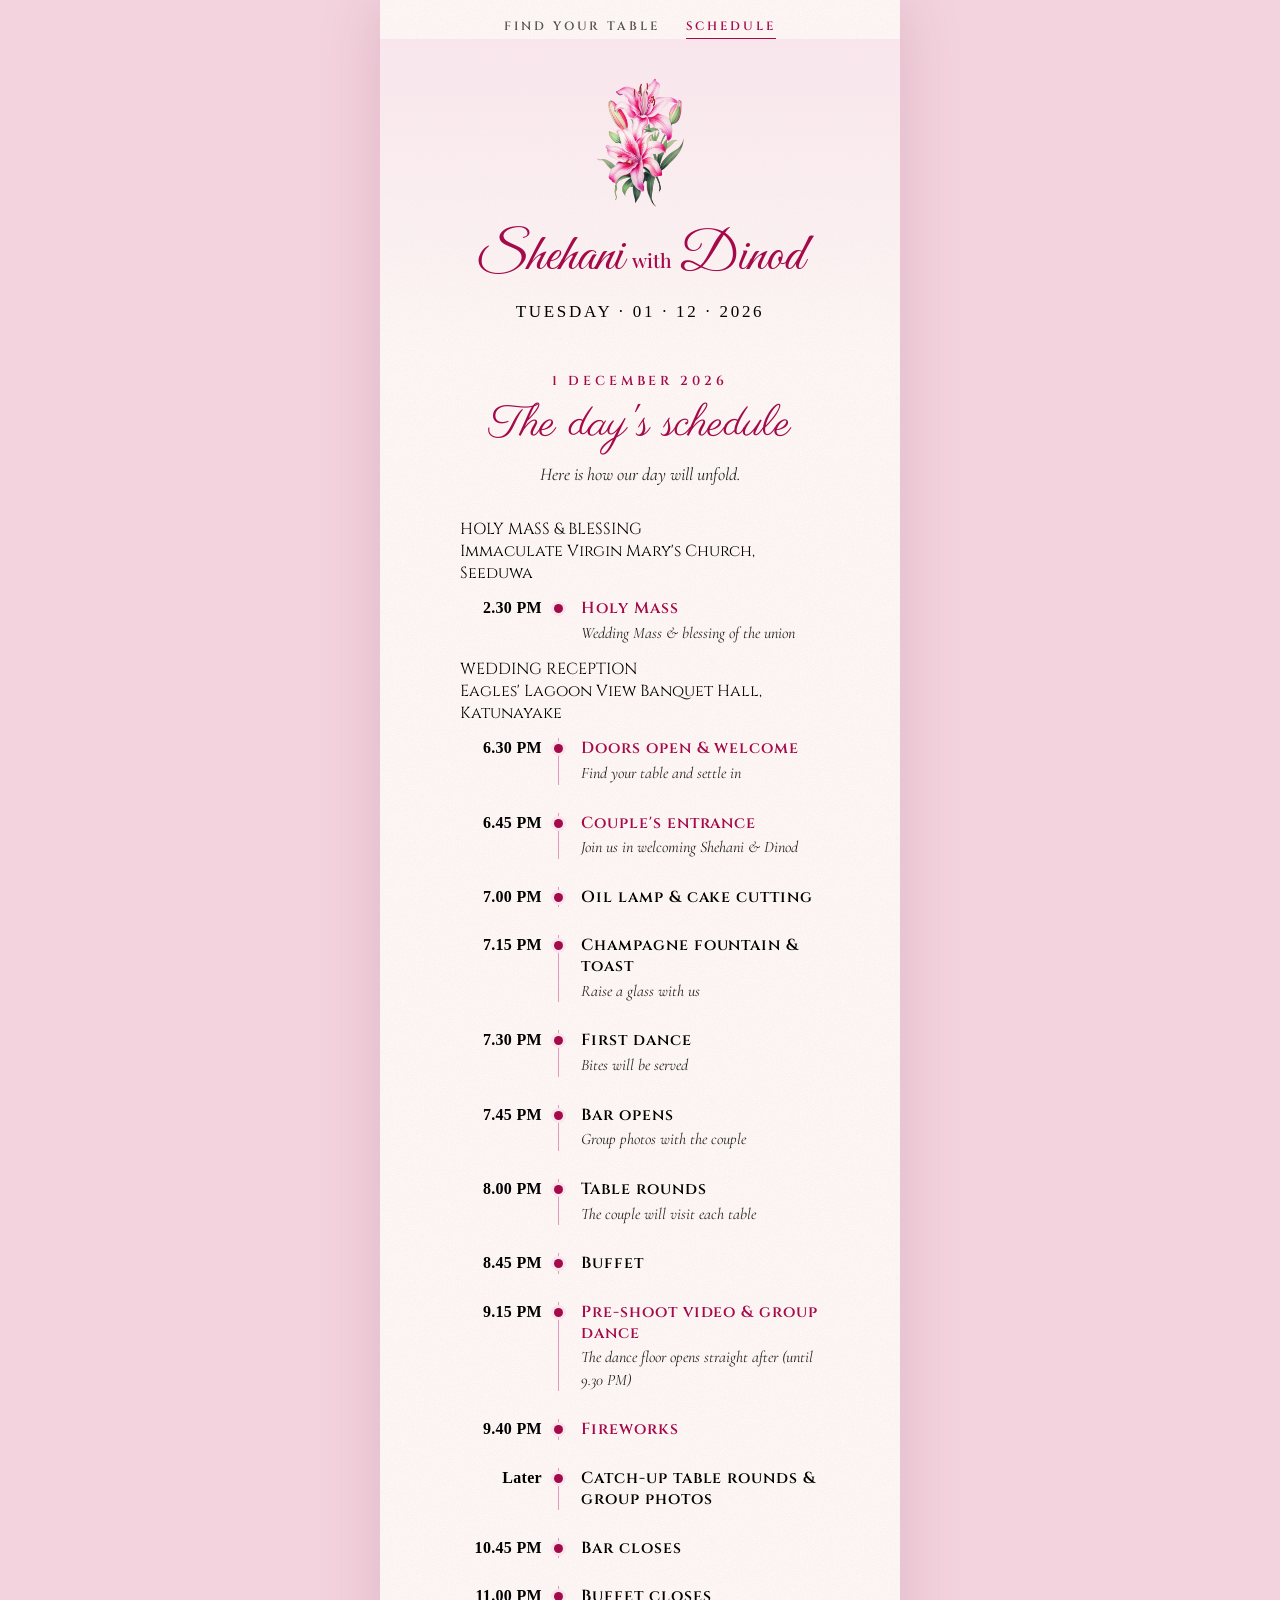
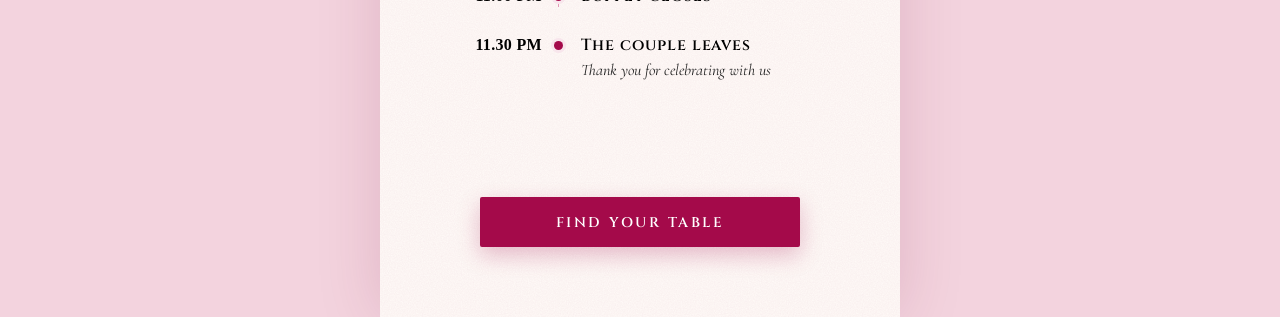
==== schedule.html @ cb233267 "new" ====
<!DOCTYPE html>
<html lang="en">
<head>
<meta charset="UTF-8">
<meta name="viewport" content="width=device-width,initial-scale=1,viewport-fit=cover">
<meta name="theme-color" content="#F6DCE5">
<meta name="description" content="Wedding day schedule — Shehani & Dinod">
<link rel="preconnect" href="https://fonts.googleapis.com">
<link rel="preconnect" href="https://fonts.gstatic.com" crossorigin>
<link rel="stylesheet" href="https://fonts.googleapis.com/css2?family=Cinzel:wght@400;500;600&family=Cormorant+Garamond:ital,wght@0,400;0,600;1,400&family=Great+Vibes&family=Parisienne&family=Playfair+Display:wght@500&family=Tinos:wght@400;700&display=swap">
<link rel="stylesheet" href="lily.css">
<link rel="stylesheet" href="style.css">
<title>Shehani &amp; Dinod — Schedule</title>
</head>
<body>


<main class="page" id="page">
  <nav class="nav"><a href="index.html#open" >FIND YOUR TABLE</a><a href="schedule.html" class="on">SCHEDULE</a></nav>
  <section class="sec hero">
    <div class="hl rv" role="img" aria-label="Pink lilies"></div>
    <div class="names rv" style="--d:.1s">Shehani<i>with</i>Dinod</div>
    <div class="hd rv" style="--d:.2s">TUESDAY · 01 · 12 · 2026</div>
  </section>

  <section class="sec" style="padding-top:20px">
    <div class="lab rv">1 DECEMBER 2026</div>
    <div class="ttl rv" style="--d:.08s">The day's schedule</div>
    <div class="lead rv" style="--d:.14s">Here is how our day will unfold.</div>
    <div class="tl" id="tl"></div>
  </section>

  <section class="sec foot">
    <div class="btns rv"><a class="btn pri" href="index.html#open">Find your table</a></div>
  </section>
</main>

<script>
(function(){
  /* ===== EDIT THE SCHEDULE HERE ===== */
  var SCHEDULE = [
      { event: "Holy Mass & Blessing", where: "Immaculate Virgin Mary's Church, Seeduwa", items: [
        { time: "2.30 PM", title: "Holy Mass", note: "Wedding Mass & blessing of the union", key: true }
      ]},
      { event: "Wedding Reception", where: "Eagles' Lagoon View Banquet Hall, Katunayake", items: [
        { time: "6.30 PM", title: "Doors open & welcome", note: "Find your table and settle in", key: true },
        { time: "6.45 PM", title: "Couple's entrance", note: "Join us in welcoming Shehani & Dinod", key: true },
        { time: "7.00 PM", title: "Oil lamp & cake cutting" },
        { time: "7.15 PM", title: "Champagne fountain & toast", note: "Raise a glass with us" },
        { time: "7.30 PM", title: "First dance", note: "Bites will be served" },
        { time: "7.45 PM", title: "Bar opens", note: "Group photos with the couple" },
        { time: "8.00 PM", title: "Table rounds", note: "The couple will visit each table" },
        { time: "8.45 PM", title: "Buffet" },
        { time: "9.15 PM", title: "Pre-shoot video & group dance", note: "The dance floor opens straight after (until 9.30 PM)", key: true },
        { time: "9.40 PM", title: "Fireworks", key: true },
        { time: "Later", title: "Catch-up table rounds & group photos" },
        { time: "10.45 PM", title: "Bar closes" },
        { time: "11.00 PM", title: "Buffet closes" },
        { time: "11.30 PM", title: "The couple leaves", note: "Thank you for celebrating with us" }
      ]}
    ];
  var s=SCHEDULE,h='';
  function esc(t){var d=document.createElement('div');d.textContent=t;return d.innerHTML}
  s.forEach(function(e){
    h+='<div class="rv evc"><div class="evh"><div class="evb">'+esc(e.event.toUpperCase())+'</div>'+(e.where?'<div class="evw">'+esc(e.where)+'</div>':'')+'<div class="evo"><i></i><u></u><i></i></div></div><div class="evl">';
    e.items.forEach(function(it){
      h+='<div class="it'+(it.key?' key':'')+'"><div class="t">'+esc(it.time)+'</div><div class="d"><div class="h">'+esc(it.title)+'</div>'+(it.note?'<div class="n">'+esc(it.note)+'</div>':'')+'</div></div>';
    });
    h+='</div></div>';
  });
  document.getElementById('tl').innerHTML=h;
})();
</script>
<script src="common.js"></script>
</body>
</html>
---- lily.css ----
:root{--lily:url("[data-uri]")}
---- style.css ----
@font-face{font-family:"Amoresa";src:url("fonts/Amoresa.woff2") format("woff2"),url("fonts/Amoresa.ttf") format("truetype");font-display:swap}
*,*::before,*::after{margin:0;padding:0;box-sizing:border-box;-webkit-tap-highlight-color:transparent}
:root{
  --ras:#A40A4A;--ras-d:#7a0839;--ras-l:#e29ab8;
  --blush:#F8E6EC;--pink:#E9C9D6;
  --ivory:#FFFBF8;--ink:#000000;--ink-m:#222222;--ink-l:#555555;
  --wine:#3a0b1f;
  --fd:'Cinzel',Georgia,serif;
  --fb:'Cormorant Garamond',Georgia,serif;
  --fs:'Parisienne',cursive;
  --fn:'Amoresa','Great Vibes','Parisienne',cursive; /* couple names: Amoresa if fonts/Amoresa.ttf is added */
  --fp:'Playfair Display',Georgia,serif;
  --ft:'Times New Roman',Tinos,Times,serif;
  /* --lily comes from lily.css */
  --tex:url("data:image/svg+xml;utf8,<svg xmlns='http://www.w3.org/2000/svg' width='220' height='220'><filter id='n'><feTurbulence type='fractalNoise' baseFrequency='.85' numOctaves='3' stitchTiles='stitch'/><feColorMatrix values='0 0 0 0 .5 0 0 0 0 .2 0 0 0 0 .3 0 0 0 .10 0'/></filter><rect width='100%' height='100%' filter='url(%23n)'/></svg>");
}
html{scroll-behavior:smooth;-webkit-text-size-adjust:100%}
body{font-family:var(--fd);color:var(--ink);background:#F3D3DE;min-height:100vh;overflow-x:hidden}
button,a{font:inherit;color:inherit}
button{cursor:pointer;border:none;background:none}
:focus-visible{outline:2px solid var(--ras);outline-offset:3px}

/* =============== ENVELOPE =============== */
.intro{position:fixed;inset:0;z-index:50;background:var(--tex),#F6DCE5;overflow:hidden;perspective:1100px;transition:opacity .9s ease,transform .9s ease}
.intro.leave{opacity:0;transform:scale(1.06);pointer-events:none}
.layer{position:absolute;inset:0;width:100%;height:100%}
.env-back{z-index:0}
.env-front{z-index:2;filter:drop-shadow(0 -2px 6px rgba(122,8,57,.1))}
.letter{
  position:absolute;z-index:1;left:11%;right:11%;top:34%;height:56%;background:var(--tex),var(--ivory);border-radius:2px;
  box-shadow:0 4px 18px rgba(122,8,57,.18);display:flex;flex-direction:column;align-items:center;justify-content:flex-start;padding-top:9%;
  transition:transform 1s cubic-bezier(.4,0,.2,1) .7s;
}
.letter::before{content:'';position:absolute;inset:8px;border:1px solid var(--pink)}
.letter small{font-size:11px;font-weight:600;letter-spacing:.3em;color:var(--ras)}
.letter b{font-family:var(--fn);font-weight:400;font-size:clamp(30px,9vw,44px);color:var(--ras);line-height:1.15;margin-top:4px;text-align:center}
.flapw{position:absolute;left:0;right:0;top:0;height:52%;z-index:3;transform-origin:top center;filter:drop-shadow(0 8px 8px rgba(122,8,57,.22));transition:transform 1s cubic-bezier(.4,0,.2,1) .25s,z-index 0s .5s}
.flap{width:100%;height:100%;background:var(--tex),#EEC3D3;clip-path:polygon(0 0,100% 0,50% 100%)}
.txt{position:absolute;z-index:2;left:0;right:0;bottom:15%;text-align:center;padding:0 24px;pointer-events:none}
.txt small{display:block;font-size:clamp(11px,3vw,13px);font-weight:600;letter-spacing:.34em;color:var(--ras)}
.txt b{display:block;font-family:var(--fn);font-weight:400;font-size:clamp(46px,14vw,64px);line-height:1.15;color:var(--ras);margin-top:2px}
.txt b i{font-family:var(--fp);font-style:normal;font-size:.36em;font-weight:500;letter-spacing:0;margin:0 .4em;vertical-align:middle}
.txt span{display:block;font-size:clamp(12px,3.2vw,14px);letter-spacing:.2em;color:var(--ink-m);margin-top:6px}
.tapl{position:absolute;z-index:4;left:0;right:0;top:calc(52% + 58px);text-align:center;font-size:12px;font-weight:600;letter-spacing:.3em;color:var(--ras-d);pointer-events:none;animation:blink 2s ease-in-out infinite}
@keyframes blink{0%,100%{opacity:.55}50%{opacity:1}}
.seal{
  position:absolute;z-index:5;left:50%;top:52%;width:clamp(84px,24vw,104px);aspect-ratio:1;transform:translate(-50%,-50%);
  border-radius:52% 48% 55% 45% / 47% 54% 46% 53%;
  background:radial-gradient(circle at 34% 28%,#d11d6c 0%,var(--ras) 45%,var(--ras-d) 100%);
  box-shadow:0 8px 18px rgba(80,5,38,.45),inset 0 2px 3px rgba(255,255,255,.28),inset 0 -4px 8px rgba(60,0,28,.4);
  display:flex;align-items:center;justify-content:center;touch-action:manipulation;
  transition:transform .35s ease,opacity .5s ease .1s;
}
.seal::before{content:'';position:absolute;inset:9%;border-radius:50%;border:1.5px solid rgba(255,255,255,.28);box-shadow:inset 0 1px 2px rgba(60,0,28,.5)}
.seal::after{content:'';position:absolute;inset:-6px;border-radius:50%;border:1px solid rgba(164,10,74,.5);animation:ping 2.2s ease-out infinite}
@keyframes ping{0%{transform:scale(.9);opacity:.9}100%{transform:scale(1.5);opacity:0}}
.seal span{font-family:var(--fs);font-size:clamp(32px,9vw,40px);line-height:1;color:#6d0634;text-shadow:0 1px 0 rgba(255,255,255,.3),0 -1px 1px rgba(40,0,18,.45);padding-bottom:4px}
.seal:hover{transform:translate(-50%,-50%) scale(1.05)}
.intro.open .seal{transform:translate(-50%,-50%) scale(1.4) rotate(8deg);opacity:0;pointer-events:none}
.intro.open .tapl,.intro.open .txt{opacity:0;transition:opacity .4s}
.intro.open .flapw{transform:rotateX(180deg);z-index:0}
.intro.open .letter{transform:translateY(-30%)}

/* =============== PAGE =============== */
.page{display:none;position:relative;max-width:520px;margin:0 auto;background:var(--tex),var(--ivory);min-height:100vh;box-shadow:0 0 60px rgba(122,8,57,.15);overflow:hidden}
.page.show{display:block;animation:pin 1s ease both}
@keyframes pin{from{opacity:0}to{opacity:1}}
.sec{position:relative;padding:64px 30px;text-align:center}
.rv{opacity:0;transform:translateY(26px);transition:opacity .9s ease,transform .9s cubic-bezier(.2,.7,.2,1);transition-delay:var(--d,0s)}
.rv.in{opacity:1;transform:none}
.lab{font-size:13px;font-weight:600;letter-spacing:.3em;color:var(--ras)}
.h2{font-size:clamp(26px,7vw,32px);font-weight:500;letter-spacing:.12em;margin-top:8px}
.sub{font-family:var(--fb);font-style:italic;font-size:18px;color:var(--ink-m);margin-top:6px}
.orn{display:block;margin:20px auto}
.petals{position:fixed;inset:0;pointer-events:none;z-index:60;overflow:hidden}
.p{position:absolute;top:-2em;width:9px;height:13px;background:var(--ras-l);border-radius:80% 0 80% 0;opacity:0;animation:pf linear infinite}
@keyframes pf{0%{opacity:0;transform:translateY(0) rotate(0) translateX(0)}8%{opacity:.55}88%{opacity:.2}100%{opacity:0;transform:translateY(110vh) rotate(600deg) translateX(50px)}}
.p:nth-child(1){left:6%;animation-duration:16s}.p:nth-child(2){left:20%;animation-duration:21s;animation-delay:3s;width:7px;height:10px}
.p:nth-child(3){left:34%;animation-duration:14s;animation-delay:7s}.p:nth-child(4){left:48%;animation-duration:23s;animation-delay:1s;width:7px;height:10px}
.p:nth-child(5){left:62%;animation-duration:18s;animation-delay:9s}.p:nth-child(6){left:76%;animation-duration:15s;animation-delay:4s}
.p:nth-child(7){left:88%;animation-duration:20s;animation-delay:6s;width:7px;height:10px}.p:nth-child(8){left:96%;animation-duration:13s;animation-delay:2s}

/* venue + buttons */
.vn{font-size:clamp(23px,6.4vw,28px);font-weight:500;letter-spacing:.06em;margin-top:18px;line-height:1.3}
.vs{font-size:18px;letter-spacing:.12em;color:var(--ink-m);margin-top:4px}
.btns{display:flex;flex-direction:column;gap:12px;margin:28px auto 0;max-width:320px}
.btn{display:flex;align-items:center;justify-content:center;gap:10px;min-height:50px;padding:12px 20px;border-radius:2px;font-size:14px;font-weight:600;letter-spacing:.18em;text-transform:uppercase;text-decoration:none;transition:background .25s,transform .2s,color .25s}
.btn svg{flex:0 0 auto}
.btn.pri{background:var(--ras);color:#fff;box-shadow:0 8px 22px rgba(164,10,74,.26)}
.btn.pri:hover{background:var(--ras-d);transform:translateY(-2px)}
.btn.sec2{border:1px solid var(--ras);color:var(--ras);background:rgba(255,255,255,.5)}
.btn.sec2:hover{background:var(--ras);color:#fff;transform:translateY(-2px)}

/* rsvp + close */
.rs{background:var(--blush)}
.close{padding-bottom:84px}
.back{display:inline-block;margin:18px 0 0;font-family:var(--fd);font-size:12px;letter-spacing:.2em;color:var(--ras);text-decoration:none;border-bottom:1px solid var(--ras-l);padding-bottom:2px}
.back:hover{color:var(--ras-d)}
.topbar{padding:16px 20px 0;text-align:left}
.close .btns{margin-top:30px}
.cn{font-family:var(--fn);font-size:clamp(48px,14vw,60px);line-height:1.15;color:var(--ras)}
.cn i{font-family:var(--fp);font-style:normal;font-size:.36em;font-weight:500;letter-spacing:0;margin:0 .4em;vertical-align:middle}
.cl{width:150px;aspect-ratio:604/900;margin:30px auto 0;background:var(--lily) center/contain no-repeat}

@media(prefers-reduced-motion:reduce){
  .p{display:none}
  *,*::before,*::after{animation-duration:.001ms!important;animation-delay:0s!important;transition-duration:.001ms!important;transition-delay:0s!important}
  .rv{opacity:1;transform:none}
}

/* =============== TABLE FINDER =============== */
.nav{display:flex;justify-content:center;gap:26px;padding:18px 20px 0}
.nav a{font-size:12px;font-weight:600;letter-spacing:.24em;text-decoration:none;color:var(--ink-l);padding-bottom:4px;border-bottom:1px solid transparent}
.nav a.on{color:var(--ras);border-color:var(--ras)}
.nav a:hover{color:var(--ras)}
.hero{padding-top:34px;padding-bottom:30px;background:linear-gradient(180deg,var(--blush) 0%,rgba(248,230,236,0) 100%)}
.hl{width:96px;aspect-ratio:604/900;margin:0 auto 6px;background:var(--lily) center/contain no-repeat;animation:sway 6s ease-in-out infinite;transform-origin:50% 100%}
@keyframes sway{0%,100%{transform:rotate(-1.5deg)}50%{transform:rotate(1.5deg)}}
.names{font-family:var(--fn);font-size:clamp(40px,11.5vw,54px);line-height:1.15;color:var(--ras);margin-top:10px;white-space:nowrap}
.names i{font-family:var(--fp);font-style:normal;font-size:.36em;font-weight:500;margin:0 .4em;vertical-align:middle}
.hd{font-family:var(--ft);margin-top:14px;font-size:clamp(14px,4vw,17px);font-weight:500;letter-spacing:.16em}
.ttl{font-family:var(--fs);font-size:clamp(34px,9.5vw,44px);line-height:1.25;color:var(--ras);margin-top:8px}
.lead{font-family:var(--fb);font-style:italic;font-size:18px;color:var(--ink-m);margin:8px auto 0;max-width:320px;line-height:1.5}
.finder{padding-top:10px}
.field{position:relative;max-width:360px;margin:22px auto 0}
.field input{width:100%;font-family:var(--fd);font-size:17px;letter-spacing:.06em;color:var(--ink);padding:17px 48px 17px 18px;background:#fff;border:1px solid var(--ras-l);border-radius:2px;box-shadow:0 8px 22px rgba(164,10,74,.1);outline:none;-webkit-appearance:none}
.field input::placeholder{color:#8a6a75;letter-spacing:.04em}
.field input:focus{border-color:var(--ras);box-shadow:0 8px 26px rgba(164,10,74,.2)}
.field svg{position:absolute;right:16px;top:50%;transform:translateY(-50%);pointer-events:none}
.res{max-width:360px;margin:20px auto 0;display:flex;flex-direction:column;gap:12px;text-align:left}
.card{display:flex;align-items:center;gap:14px;background:#fff;border:1px solid var(--pink);border-left:3px solid var(--ras);border-radius:2px;padding:14px 14px 14px 16px;box-shadow:0 6px 18px rgba(122,8,57,.08);animation:pin .5s ease both}
.card .who{flex:1;min-width:0}
.card .nm{font-size:17px;font-weight:500;letter-spacing:.05em;line-height:1.3;overflow-wrap:anywhere}
.card .nt{font-family:var(--fb);font-style:italic;font-size:15px;color:var(--ink-m);margin-top:3px}
.tb{flex:0 0 auto;width:74px;height:74px;border-radius:50%;background:var(--wine);color:#fff;display:flex;flex-direction:column;align-items:center;justify-content:center;box-shadow:0 6px 16px rgba(58,11,31,.3),inset 0 0 0 3px var(--wine),inset 0 0 0 4px rgba(226,154,184,.55)}
.tb small{font-size:9px;font-weight:600;letter-spacing:.22em;color:var(--ras-l)}
.tb b{font-family:var(--ft);font-size:28px;font-weight:700;line-height:1;margin-top:2px}
.tb.txtn b{font-size:15px;letter-spacing:.04em}
.msgbox{font-family:var(--fb);font-style:italic;font-size:18px;line-height:1.5;color:var(--ink-m);text-align:center;padding:6px 8px}
.hint{font-size:11px;letter-spacing:.2em;color:var(--ink-l);margin-top:18px}
.cta{margin-top:30px}
/* schedule */
.tl{max-width:360px;margin:30px auto 0;text-align:left}
.ev-h{display:flex;align-items:baseline;gap:12px;margin:34px 0 4px}
.ev-h:first-child{margin-top:0}
.ev-h b{font-size:15px;font-weight:600;letter-spacing:.22em;color:var(--ras)}
.ev-h span{font-family:var(--fb);font-style:italic;font-size:16px;color:var(--ink-m)}
.it{position:relative;display:flex;gap:16px;padding:14px 0 14px 0}
.it .t{flex:0 0 82px;font-family:var(--ft);font-size:16px;font-weight:700;color:var(--ink);text-align:right;padding-top:1px;letter-spacing:.02em}
.it .d{position:relative;flex:1;padding-left:22px;border-left:1px solid var(--ras-l)}
.it .d::before{content:"";position:absolute;left:-5px;top:6px;width:9px;height:9px;border-radius:50%;background:var(--ras);box-shadow:0 0 0 3px var(--blush)}
.it .h{font-size:16px;font-weight:600;letter-spacing:.06em;line-height:1.3}
.it .n{font-family:var(--fb);font-style:italic;font-size:16px;color:var(--ink-m);margin-top:3px;line-height:1.4}
.it.key .h{color:var(--ras)}
.it:last-child .d{border-left-color:transparent}
.foot{padding-top:10px;padding-bottom:70px}
/* =============== FLOOR PLAN =============== */
.mapsec{padding:46px 0 30px;background:linear-gradient(180deg,var(--blush),rgba(248,230,236,0))}
.mapsec .lab,.mapsec .ttl,.mapsec .lead{padding:0 24px}
.big-t{display:inline-flex;align-items:center;justify-content:center;gap:12px;margin-top:14px}
.big-t .tb{width:96px;height:96px}
.big-t .tb b{font-size:40px}
.dirs{max-width:340px;margin:16px auto 0;padding:0 24px;font-family:var(--fb);font-style:italic;font-size:18px;line-height:1.5;color:var(--ink-m)}
.mapwrap{margin:20px 0 0;overflow-x:auto;overflow-y:hidden;-webkit-overflow-scrolling:touch;background:#fff;border-top:1px solid var(--pink);border-bottom:1px solid var(--pink);scrollbar-width:thin;scrollbar-color:var(--ras-l) transparent}
.mapin{width:1000px}
.fp{display:block;width:100%;height:auto}
.mapnote{font-size:11px;letter-spacing:.2em;color:var(--ink-l);margin-top:12px;padding:0 24px}
.fp .hall{fill:#fff;stroke:#3a0b1f;stroke-width:4}
.fp .deckc{fill:#fff;stroke:#A40A4A;stroke-width:3}
.fp .acc{fill:#fdeaf0;stroke:#A40A4A;stroke-width:3}
.fp .blu{fill:#f1e4ea;stroke:#3a0b1f;stroke-width:3}
.fp .blu.w{fill:#fff}
.fp .tent{fill:#fdeaf0;stroke:#A40A4A;stroke-width:3;stroke-dasharray:14 9}
.fp .stool{fill:#fff;stroke:#3a0b1f;stroke-width:2.5}
.fp .dash{stroke:#b9a3ad;stroke-width:2.5;stroke-dasharray:12 9}
.fp .accl{stroke:#A40A4A;stroke-width:3;fill:none}
.fp .door{fill:#A40A4A}
.fp .lb{font-family:'Cinzel',Georgia,serif;font-size:21px;font-weight:600;fill:#3a0b1f;letter-spacing:.02em}
.fp .lb.a{fill:#A40A4A}.fp .lb.g{fill:#8a7a82;font-weight:500}
.fp .lb.c{text-anchor:middle}.fp .lb.e{text-anchor:end}.fp .lb.b{font-size:23px}
.fp .lb.sm{font-size:17px}.fp .lb.xs{font-size:14px}
.fp .tc{fill:#f1e4ea;stroke:#3a0b1f;stroke-width:3.5;transition:fill .4s,stroke .4s,opacity .4s}
.fp .tn{font-family:'Tinos','Times New Roman',serif;font-size:30px;font-weight:700;fill:#3a0b1f;text-anchor:middle;transition:fill .4s}
.fp .tbl.dim .tc{opacity:.45}.fp .tbl.dim .tn{opacity:.5}
.fp .tbl.hit .tc{fill:#A40A4A;stroke:#7a0839;stroke-width:5}
.fp .tbl.hit .tn{fill:#fff;font-size:34px}
.fp .pulse{fill:none;stroke:#A40A4A;stroke-width:4;transform-box:fill-box;transform-origin:center;animation:pls 1.8s ease-out infinite}
.fp .pulse.p2{animation-delay:.9s}
@keyframes pls{0%{transform:scale(1);opacity:.9}100%{transform:scale(2.4);opacity:0}}
.fp .rbase{fill:none;stroke:none}
.fp .rline{fill:none;stroke:#A40A4A;stroke-width:9;stroke-linecap:round;stroke-linejoin:round;opacity:.9}
.fp .rflow{fill:none;stroke:#fff;stroke-width:3.5;stroke-linecap:round;stroke-linejoin:round;stroke-dasharray:2 20;animation:mrch .9s linear infinite}
@keyframes mrch{to{stroke-dashoffset:-22}}
.fp .rdot{fill:#fff;stroke:#A40A4A;stroke-width:6;filter:drop-shadow(0 2px 4px rgba(122,8,57,.5))}
.fp .rring{fill:none;stroke:#A40A4A;stroke-width:3;opacity:.45}
@media(prefers-reduced-motion:reduce){.fp .pulse,.fp .rflow{animation:none}}
.btn.sm{min-height:42px;padding:8px 16px;font-size:12px}
.replay{margin:18px auto 0;max-width:240px}
button.card{width:100%;text-align:left;font:inherit;color:inherit;cursor:pointer;transition:border-color .25s,box-shadow .25s,transform .2s}
button.card:hover{transform:translateY(-1px)}
button.card.sel{border-color:var(--ras);box-shadow:0 8px 24px rgba(164,10,74,.22)}
.card .go{font-size:10px;font-weight:600;letter-spacing:.2em;color:var(--ras);margin-top:7px}
.msgbox.tap{font-size:15px}
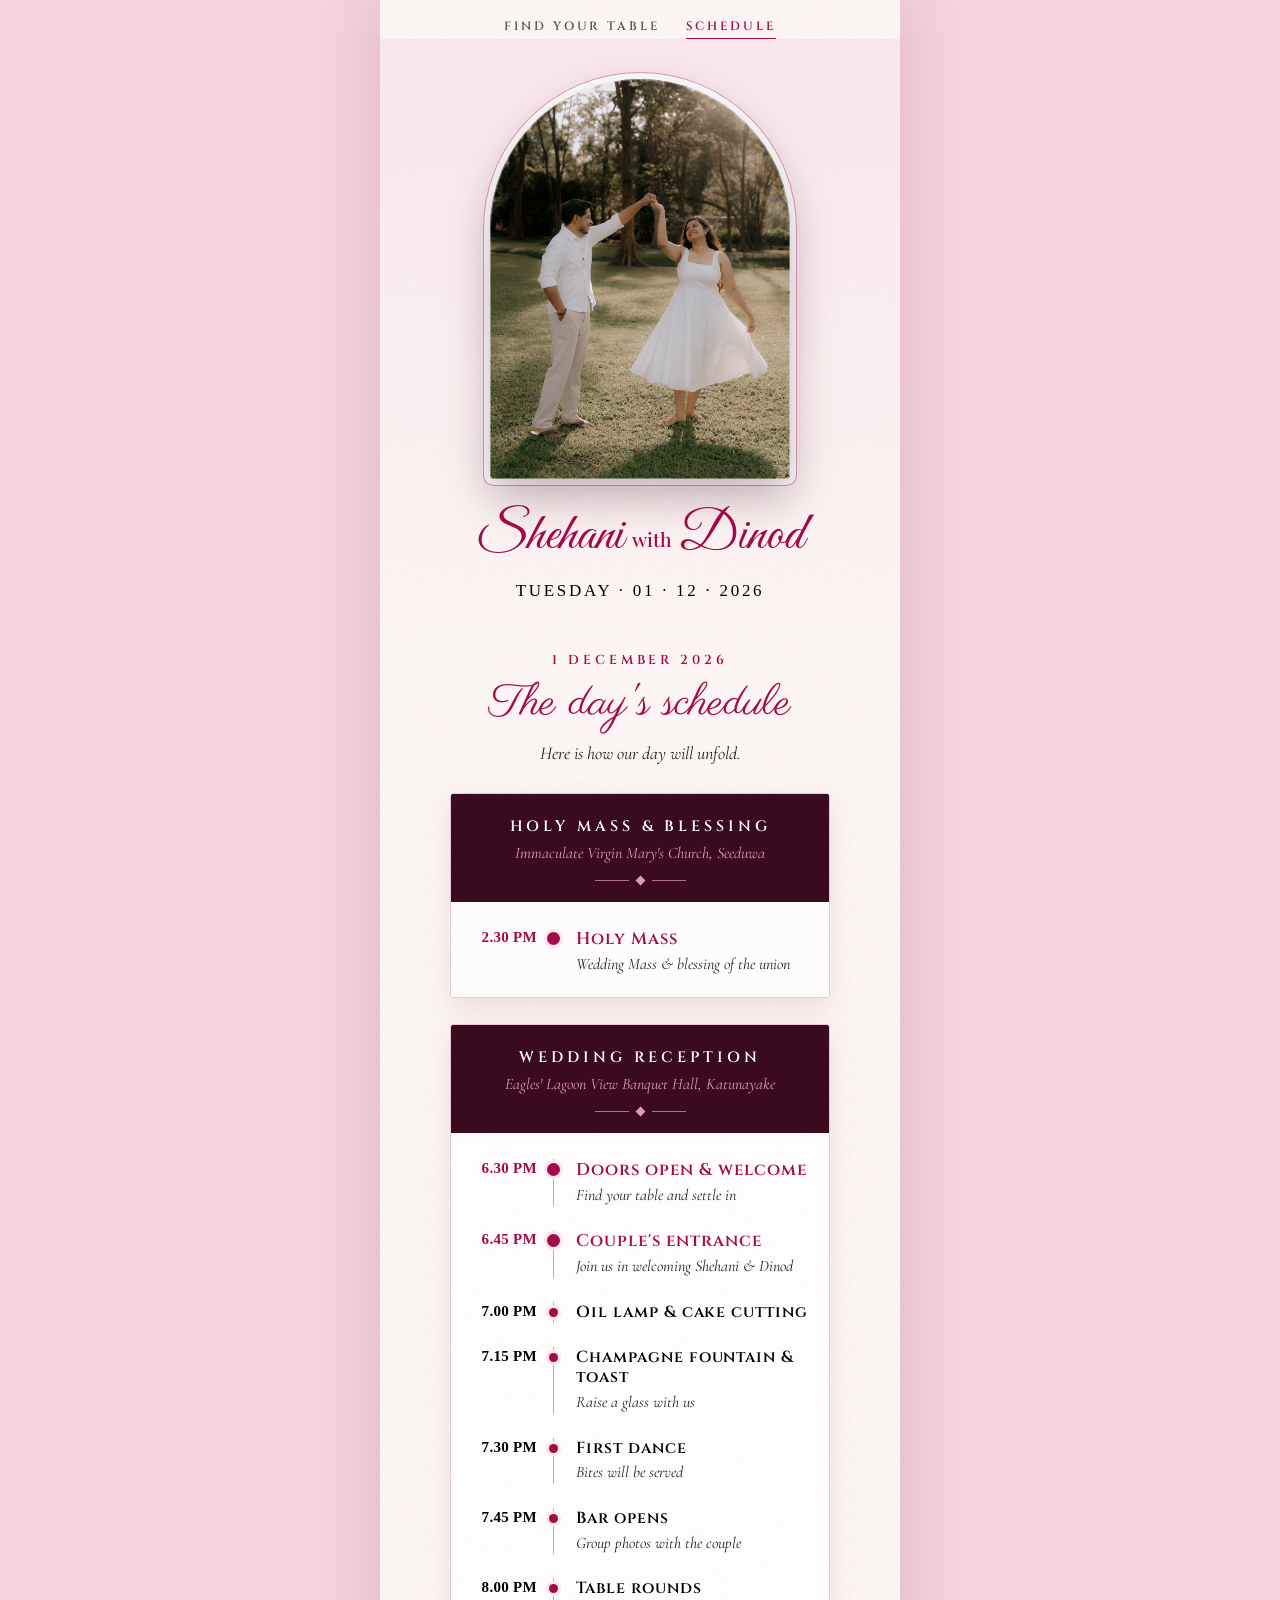
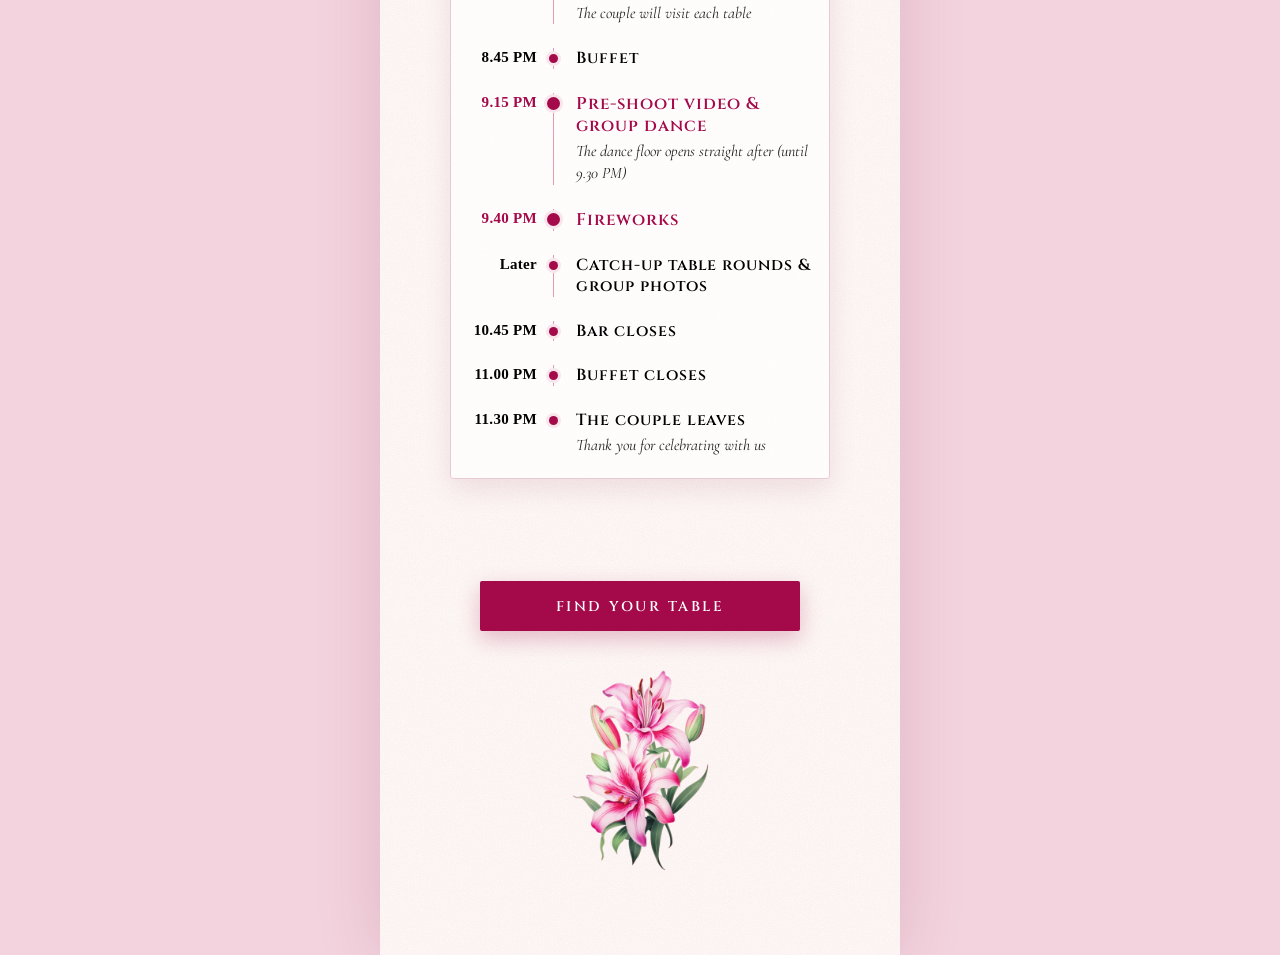
==== commit cda69349: "images" ====
--- a/schedule.html
+++ b/schedule.html
@@ -18,7 +18,7 @@
 <main class="page" id="page">
   <nav class="nav"><a href="index.html#open" >FIND YOUR TABLE</a><a href="schedule.html" class="on">SCHEDULE</a></nav>
   <section class="sec hero">
-    <div class="hl rv" role="img" aria-label="Pink lilies"></div>
+    <div class="photo rv" style="--pos:50% 48%"><img src="image2.jpeg" alt="Shehani and Dinod dancing" decoding="async"></div>
     <div class="names rv" style="--d:.1s">Shehani<i>with</i>Dinod</div>
     <div class="hd rv" style="--d:.2s">TUESDAY · 01 · 12 · 2026</div>
   </section>
@@ -32,6 +32,7 @@
 
   <section class="sec foot">
     <div class="btns rv"><a class="btn pri" href="index.html#open">Find your table</a></div>
+    <div class="cl rv" style="--d:.2s" role="img" aria-label="Pink lilies"></div>
   </section>
 </main>
 
--- a/lily.css
+++ b/lily.css
@@ -1 +1 @@
-:root{--lily:url("[data-uri]")}
+:root{--lily:url("[data-uri]")}
--- a/style.css
+++ b/style.css
@@ -201,3 +201,28 @@
 button.card.sel{border-color:var(--ras);box-shadow:0 8px 24px rgba(164,10,74,.22)}
 .card .go{font-size:10px;font-weight:600;letter-spacing:.2em;color:var(--ras);margin-top:7px}
 .msgbox.tap{font-size:15px}
+
+/* schedule cards */
+.tl{max-width:380px;margin:26px auto 0;display:flex;flex-direction:column;gap:26px}
+.evc{background:rgba(255,255,255,.7);border:1px solid var(--pink);border-radius:3px;box-shadow:0 10px 28px rgba(122,8,57,.1);overflow:hidden}
+.evh{background:var(--wine);color:#fff;text-align:center;padding:22px 18px 18px}
+.evb{font-size:15px;font-weight:600;letter-spacing:.26em;color:#fff}
+.evw{font-family:var(--fb);font-style:italic;font-size:16px;color:var(--ras-l);margin-top:6px;line-height:1.35}
+.evo{display:flex;align-items:center;justify-content:center;gap:8px;margin-top:12px}
+.evo i{width:34px;height:1px;background:rgba(226,154,184,.7)}
+.evo u{width:7px;height:7px;transform:rotate(45deg);background:var(--ras-l)}
+.evl{padding:14px 16px 10px 8px}
+.it{padding:12px 0}
+.it .t{flex:0 0 78px;font-size:15px}
+.it.key .d::before{width:13px;height:13px;left:-7px;top:4px}
+.it.key .t{color:var(--ras)}
+.it.key .h{font-size:17px}
+
+/* couple photo in an arch */
+.photo{position:relative;width:min(300px,80%);aspect-ratio:3/4;margin:6px auto 0;border-radius:150px 150px 4px 4px;overflow:hidden;background:var(--pink);box-shadow:0 18px 44px rgba(58,11,31,.3),0 0 0 6px #fff,0 0 0 7px var(--ras-l)}
+.photo img{width:100%;height:100%;object-fit:cover;object-position:var(--pos,50% 30%);display:block}
+.photo::after{content:"";position:absolute;inset:0;border-radius:inherit;box-shadow:inset 0 0 0 1px rgba(255,255,255,.35);pointer-events:none}
+.hero .names{margin-top:26px}
+
+/* photo blended into the envelope paper */
+.envbg{position:absolute;inset:0;z-index:4;pointer-events:none;background:url("image2.jpeg") 50% 40%/cover no-repeat;mix-blend-mode:multiply;opacity:.34;filter:grayscale(.15) contrast(1.05)}
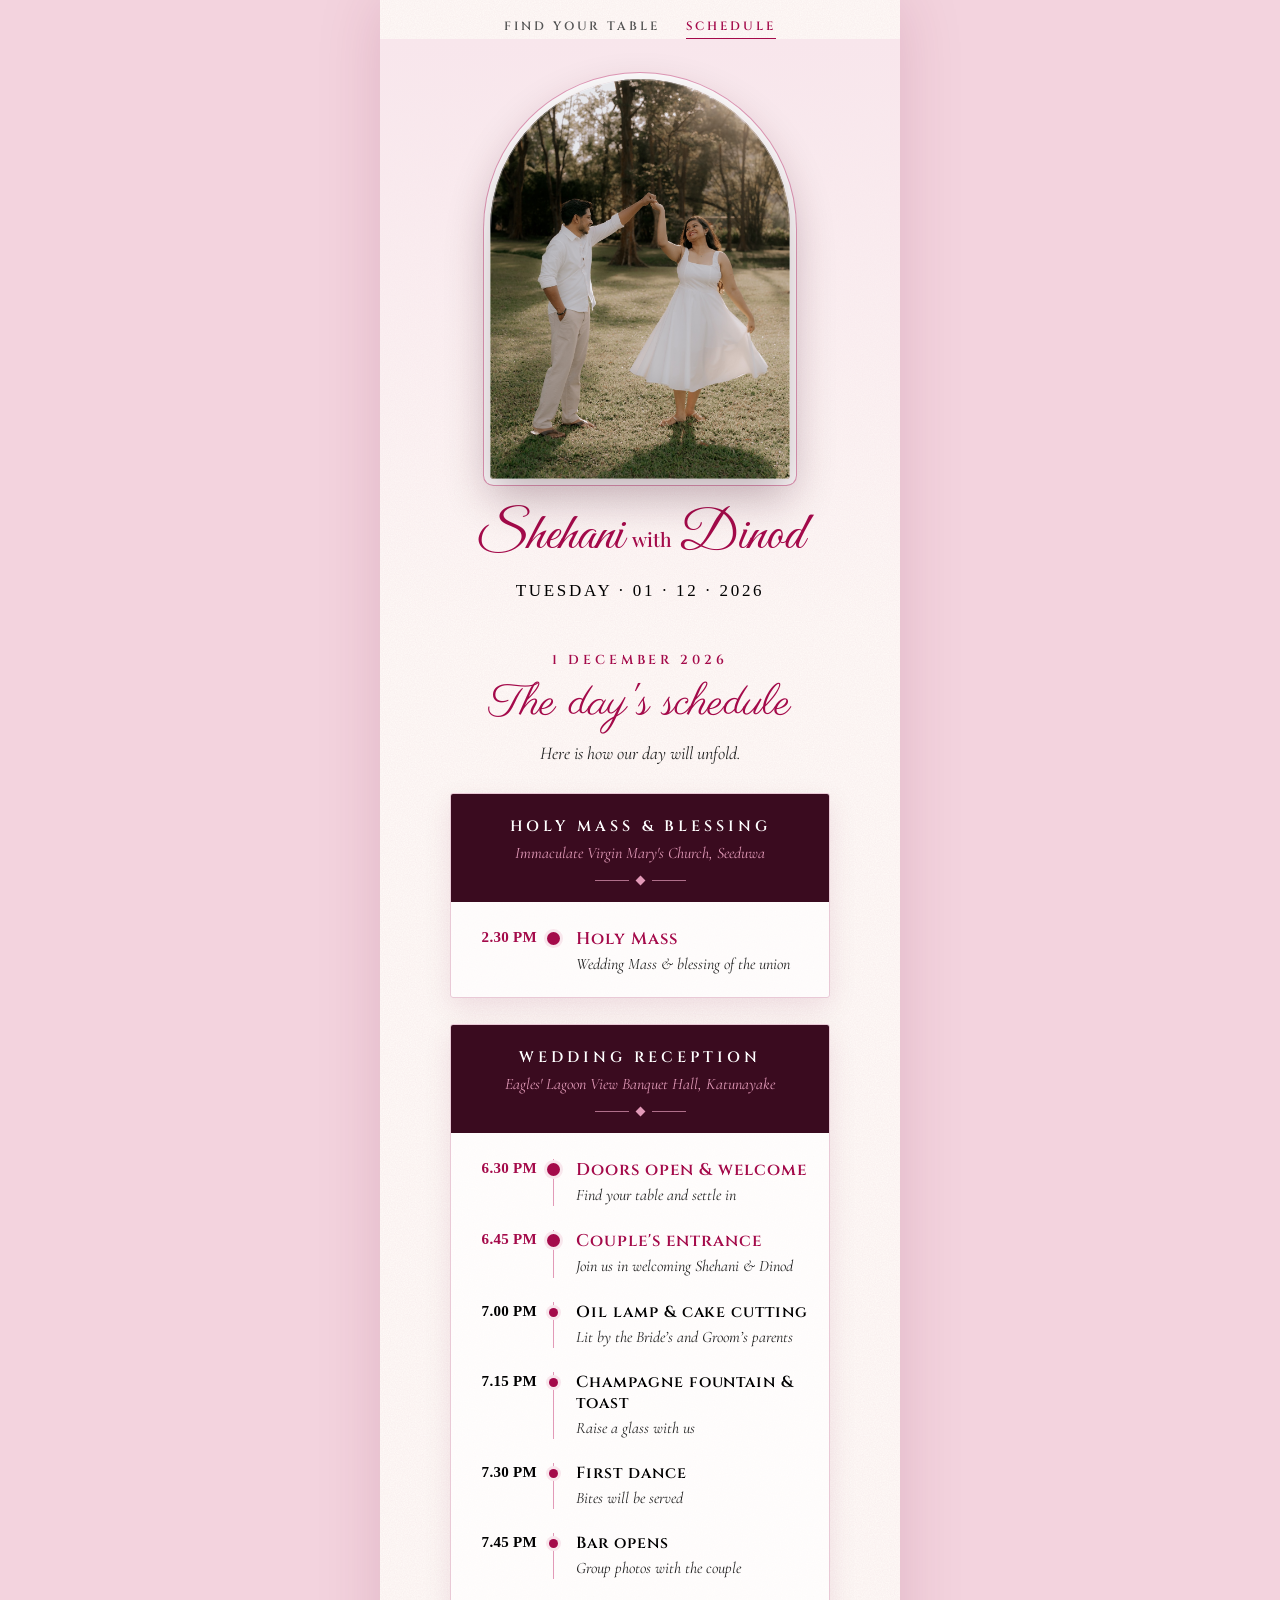
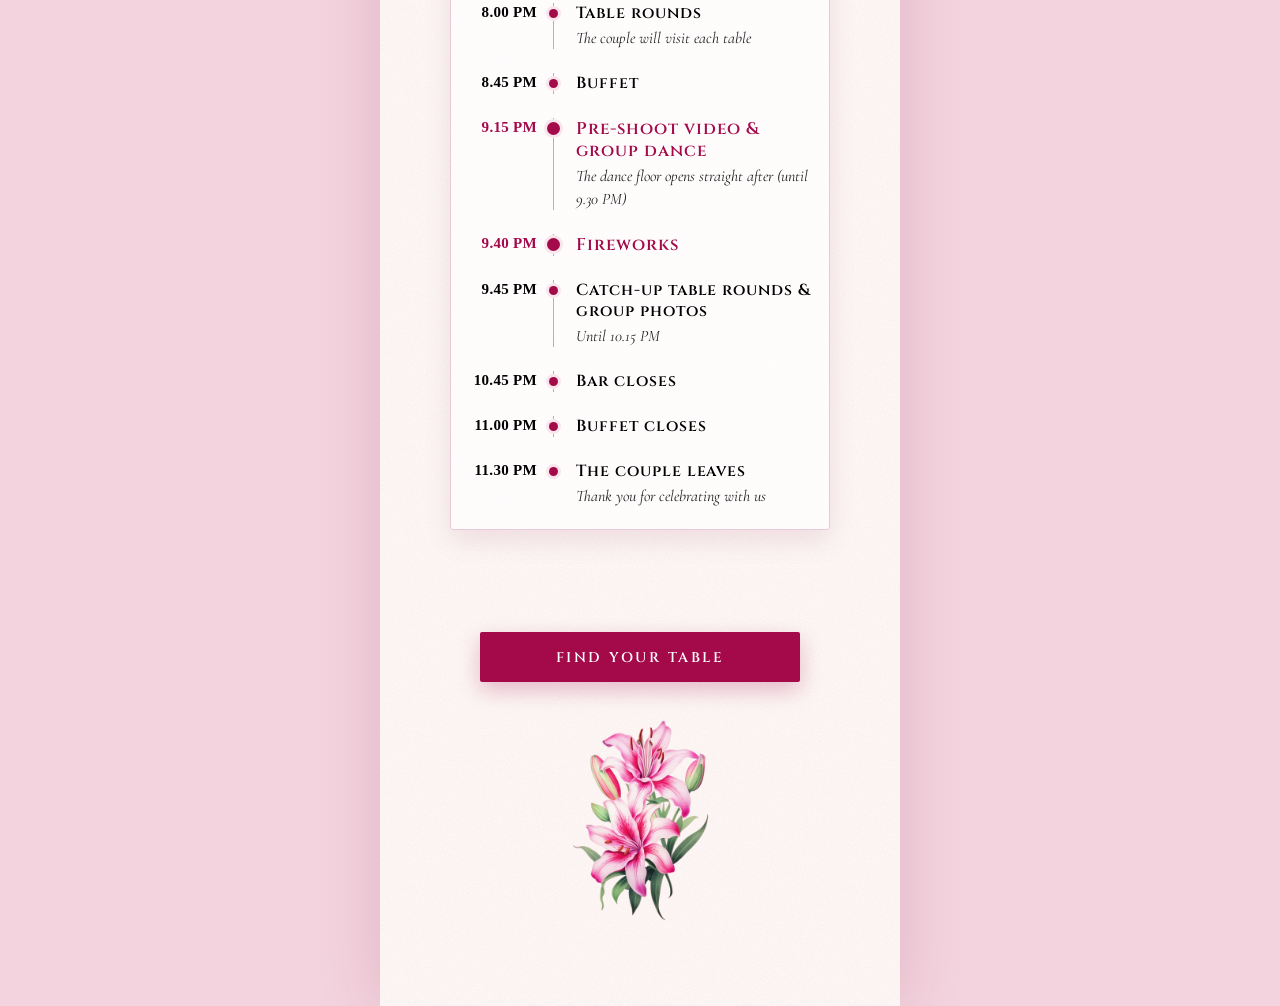
==== commit 7fa2ecd0: "new agenda nall" ====
--- a/schedule.html
+++ b/schedule.html
@@ -8,8 +8,8 @@
 <link rel="preconnect" href="https://fonts.googleapis.com">
 <link rel="preconnect" href="https://fonts.gstatic.com" crossorigin>
 <link rel="stylesheet" href="https://fonts.googleapis.com/css2?family=Cinzel:wght@400;500;600&family=Cormorant+Garamond:ital,wght@0,400;0,600;1,400&family=Great+Vibes&family=Parisienne&family=Playfair+Display:wght@500&family=Tinos:wght@400;700&display=swap">
-<link rel="stylesheet" href="lily.css">
-<link rel="stylesheet" href="style.css">
+<link rel="stylesheet" href="lily.css?v=6">
+<link rel="stylesheet" href="style.css?v=6">
 <title>Shehani &amp; Dinod — Schedule</title>
 </head>
 <body>
@@ -18,7 +18,7 @@
 <main class="page" id="page">
   <nav class="nav"><a href="index.html#open" >FIND YOUR TABLE</a><a href="schedule.html" class="on">SCHEDULE</a></nav>
   <section class="sec hero">
-    <div class="photo rv" style="--pos:50% 48%"><img src="image2.jpeg" alt="Shehani and Dinod dancing" decoding="async"></div>
+    <div class="photo rv" style="--pos:50% 48%"><img src="image2.jpeg?v=6" alt="Shehani and Dinod dancing" decoding="async"></div>
     <div class="names rv" style="--d:.1s">Shehani<i>with</i>Dinod</div>
     <div class="hd rv" style="--d:.2s">TUESDAY · 01 · 12 · 2026</div>
   </section>
@@ -46,7 +46,7 @@
       { event: "Wedding Reception", where: "Eagles' Lagoon View Banquet Hall, Katunayake", items: [
         { time: "6.30 PM", title: "Doors open & welcome", note: "Find your table and settle in", key: true },
         { time: "6.45 PM", title: "Couple's entrance", note: "Join us in welcoming Shehani & Dinod", key: true },
-        { time: "7.00 PM", title: "Oil lamp & cake cutting" },
+        { time: "7.00 PM", title: "Oil lamp & cake cutting", note: "Lit by the Bride’s and Groom’s parents" },
         { time: "7.15 PM", title: "Champagne fountain & toast", note: "Raise a glass with us" },
         { time: "7.30 PM", title: "First dance", note: "Bites will be served" },
         { time: "7.45 PM", title: "Bar opens", note: "Group photos with the couple" },
@@ -54,7 +54,7 @@
         { time: "8.45 PM", title: "Buffet" },
         { time: "9.15 PM", title: "Pre-shoot video & group dance", note: "The dance floor opens straight after (until 9.30 PM)", key: true },
         { time: "9.40 PM", title: "Fireworks", key: true },
-        { time: "Later", title: "Catch-up table rounds & group photos" },
+        { time: "9.45 PM", title: "Catch-up table rounds & group photos", note: "Until 10.15 PM" },
         { time: "10.45 PM", title: "Bar closes" },
         { time: "11.00 PM", title: "Buffet closes" },
         { time: "11.30 PM", title: "The couple leaves", note: "Thank you for celebrating with us" }
@@ -72,6 +72,6 @@
   document.getElementById('tl').innerHTML=h;
 })();
 </script>
-<script src="common.js"></script>
+<script src="common.js?v=6"></script>
 </body>
 </html>
--- a/style.css
+++ b/style.css
@@ -225,4 +225,36 @@
 .hero .names{margin-top:26px}
 
 /* photo blended into the envelope paper */
-.envbg{position:absolute;inset:0;z-index:4;pointer-events:none;background:url("image2.jpeg") 50% 40%/cover no-repeat;mix-blend-mode:multiply;opacity:.34;filter:grayscale(.15) contrast(1.05)}+.envbg{position:absolute;inset:0;z-index:4;pointer-events:none;background:url("image2.jpeg?v=6") 50% 40%/cover no-repeat;mix-blend-mode:multiply;opacity:.34;filter:grayscale(.15) contrast(1.05)}
+
+/* short / landscape phones: keep the envelope tidy */
+@media (max-height:520px){
+  .seal{width:68px}
+  .tapl{display:none}
+  .txt{bottom:4%}
+  .txt small{display:none}
+  .txt b{font-size:clamp(30px,10vh,46px);margin-top:0}
+  .txt span{margin-top:0;font-size:11px}
+  .letter{padding-top:5%}
+}
+@media (max-height:520px) and (min-width:600px){
+  .sec{padding-top:44px;padding-bottom:44px}
+}
+
+/* ===== photo locket seal ===== */
+.lk{position:absolute;z-index:5;left:50%;top:52%;width:120px;height:120px;margin:-60px 0 0 -60px;border-radius:50%;padding:0;border:0;background:conic-gradient(from 200deg,#f6e3a1,#b8892e,#f8ecbd,#a47420,#f6e3a1);box-shadow:0 10px 26px rgba(60,20,10,.45),0 0 0 6px rgba(255,255,255,.35);animation:lkp 2.8s ease-in-out infinite;cursor:pointer;touch-action:manipulation}
+@keyframes lkp{0%,100%{transform:scale(1)}50%{transform:scale(1.05)}}
+.lk::before{content:"";position:absolute;inset:5px;border-radius:50%;background:#fff;box-shadow:inset 0 0 0 1px rgba(160,110,30,.5)}
+.lkh{position:absolute;inset:9px;border-radius:50%;background:url("image1.jpeg?v=6") 50% 18%/cover no-repeat;transition:transform .7s cubic-bezier(.3,.8,.3,1),opacity .6s .1s}
+.lkh.l{clip-path:inset(0 50% 0 0)}.lkh.r{clip-path:inset(0 0 0 50%)}
+.lksh{position:absolute;inset:9px;border-radius:50%;overflow:hidden;pointer-events:none}
+.lksh::before{content:"";position:absolute;top:-20%;bottom:-20%;width:38%;left:-60%;background:linear-gradient(100deg,transparent,rgba(255,255,255,.65),transparent);transform:skewX(-18deg);animation:shn 3.2s ease-in-out infinite}
+@keyframes shn{0%,35%{left:-60%}75%,100%{left:130%}}
+.lk.go{animation:none;background:none;box-shadow:none}
+.lk.go .lkh.l{transform:translateX(-52px) rotate(-26deg);opacity:0}.lk.go .lkh.r{transform:translateX(52px) rotate(26deg);opacity:0}
+.lk.go::before,.lk.go .lksh{opacity:0;transition:opacity .4s}
+.hint{position:absolute;z-index:4;left:0;right:0;top:calc(52% + 88px);text-align:center;font-family:'Cinzel',Georgia,serif;font-size:12px;font-weight:600;letter-spacing:.3em;color:var(--ras-d);animation:blink 2s ease-in-out infinite;pointer-events:none}
+.intro.open .hint{opacity:0;animation:none;transition:opacity .3s}
+.bp{position:fixed;z-index:120;width:11px;height:15px;margin:-7px 0 0 -5px;border-radius:80% 0 80% 0;background:var(--c,#e29ab8);pointer-events:none;animation:bpf 1.5s cubic-bezier(.15,.7,.3,1) forwards}
+@keyframes bpf{0%{transform:translate(0,0) rotate(0) scale(.4);opacity:1}60%{opacity:1}100%{transform:translate(var(--dx),var(--dy)) rotate(var(--r)) scale(1);opacity:0}}
+.grow{position:fixed;z-index:150;left:0;top:0;width:100vw;height:100vh;background:url("image1.jpeg?v=6") 50% 22%/cover no-repeat;pointer-events:none;display:none}
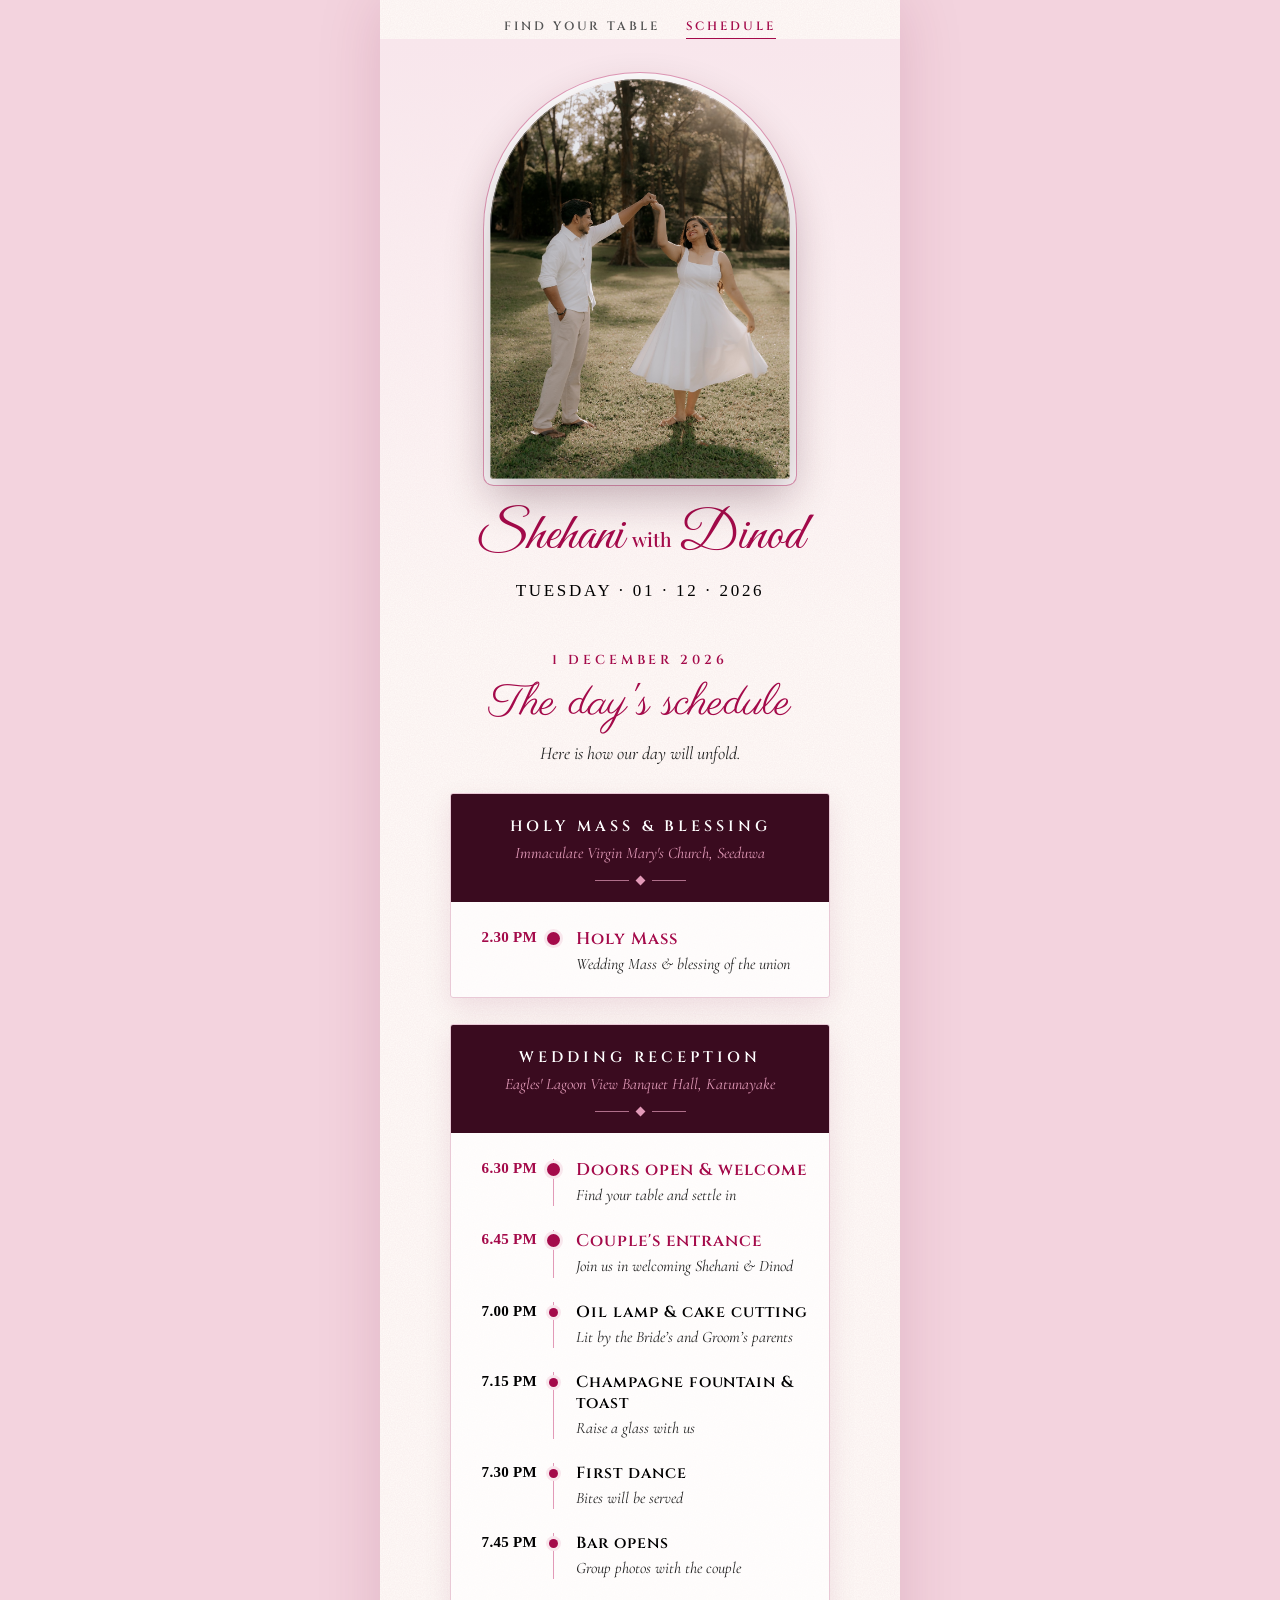
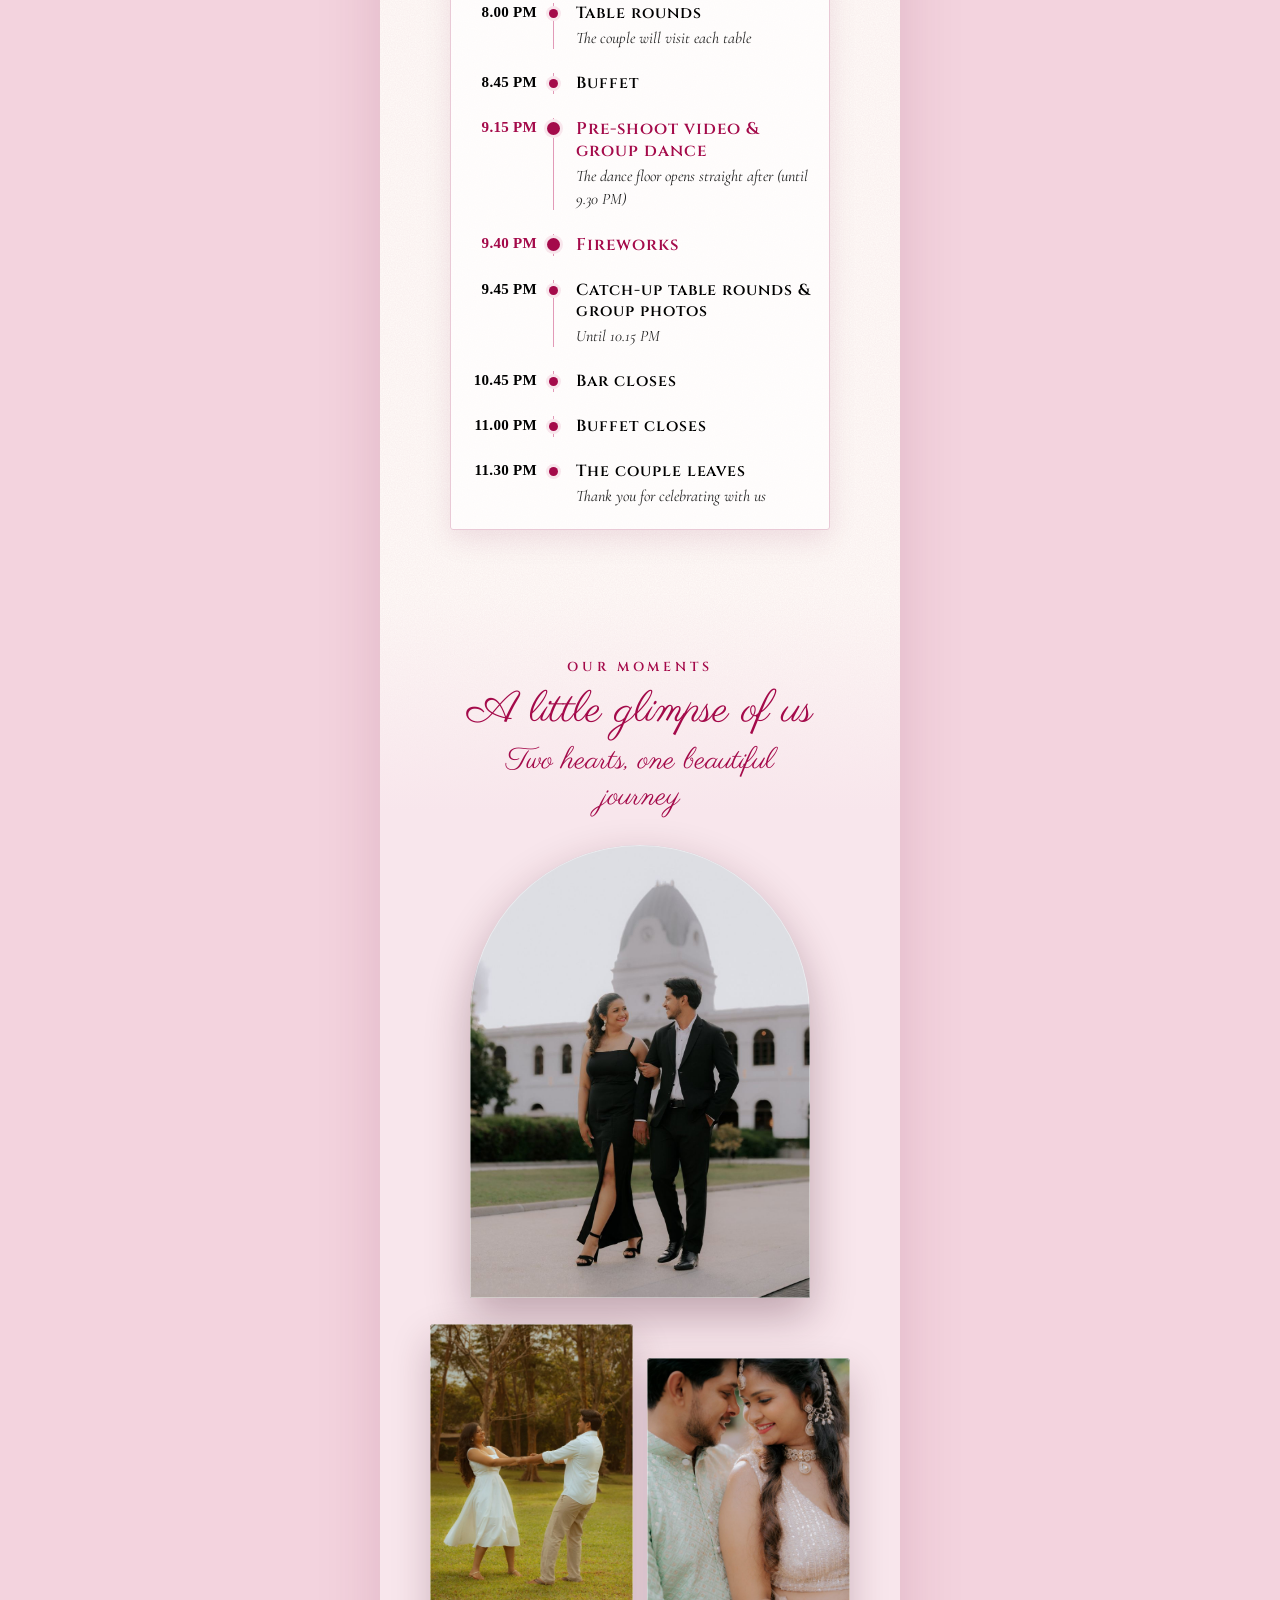
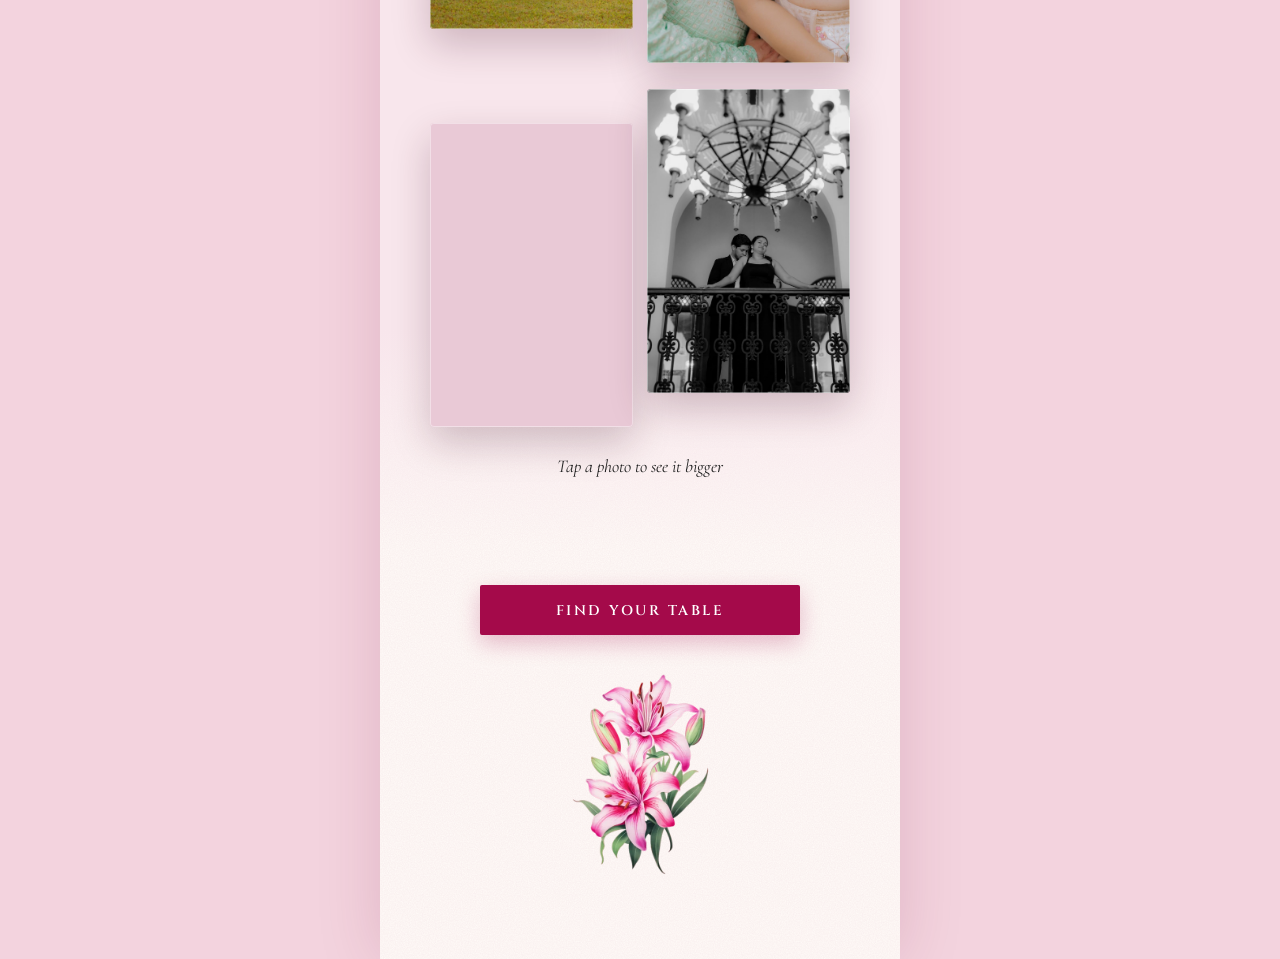
==== commit eba582aa: "NEW IMAGES" ====
--- a/schedule.html
+++ b/schedule.html
@@ -9,7 +9,7 @@
 <link rel="preconnect" href="https://fonts.gstatic.com" crossorigin>
 <link rel="stylesheet" href="https://fonts.googleapis.com/css2?family=Cinzel:wght@400;500;600&family=Cormorant+Garamond:ital,wght@0,400;0,600;1,400&family=Great+Vibes&family=Parisienne&family=Playfair+Display:wght@500&family=Tinos:wght@400;700&display=swap">
 <link rel="stylesheet" href="lily.css?v=6">
-<link rel="stylesheet" href="style.css?v=6">
+<link rel="stylesheet" href="style.css?v=12">
 <title>Shehani &amp; Dinod — Schedule</title>
 </head>
 <body>
@@ -29,6 +29,8 @@
     <div class="lead rv" style="--d:.14s">Here is how our day will unfold.</div>
     <div class="tl" id="tl"></div>
   </section>
+
+  <section class="sec gal" id="gal"></section>
 
   <section class="sec foot">
     <div class="btns rv"><a class="btn pri" href="index.html#open">Find your table</a></div>
@@ -72,6 +74,7 @@
   document.getElementById('tl').innerHTML=h;
 })();
 </script>
-<script src="common.js?v=6"></script>
+<script src="gallery.js?v=9"></script>
+<script src="common.js?v=12"></script>
 </body>
 </html>
--- a/style.css
+++ b/style.css
@@ -21,7 +21,7 @@
 :focus-visible{outline:2px solid var(--ras);outline-offset:3px}
 
 /* =============== ENVELOPE =============== */
-.intro{position:fixed;inset:0;z-index:50;background:var(--tex),#F6DCE5;overflow:hidden;perspective:1100px;transition:opacity .9s ease,transform .9s ease}
+.intro{position:fixed;inset:0;z-index:50;background:var(--tex),#ECE6E8;overflow:hidden;perspective:1100px;transition:opacity .9s ease,transform .9s ease}
 .intro.leave{opacity:0;transform:scale(1.06);pointer-events:none}
 .layer{position:absolute;inset:0;width:100%;height:100%}
 .env-back{z-index:0}
@@ -35,7 +35,7 @@
 .letter small{font-size:11px;font-weight:600;letter-spacing:.3em;color:var(--ras)}
 .letter b{font-family:var(--fn);font-weight:400;font-size:clamp(30px,9vw,44px);color:var(--ras);line-height:1.15;margin-top:4px;text-align:center}
 .flapw{position:absolute;left:0;right:0;top:0;height:52%;z-index:3;transform-origin:top center;filter:drop-shadow(0 8px 8px rgba(122,8,57,.22));transition:transform 1s cubic-bezier(.4,0,.2,1) .25s,z-index 0s .5s}
-.flap{width:100%;height:100%;background:var(--tex),#EEC3D3;clip-path:polygon(0 0,100% 0,50% 100%)}
+.flap{width:100%;height:100%;background:var(--tex),#DDD2D7;clip-path:polygon(0 0,100% 0,50% 100%)}
 .txt{position:absolute;z-index:2;left:0;right:0;bottom:15%;text-align:center;padding:0 24px;pointer-events:none}
 .txt small{display:block;font-size:clamp(11px,3vw,13px);font-weight:600;letter-spacing:.34em;color:var(--ras)}
 .txt b{display:block;font-family:var(--fn);font-weight:400;font-size:clamp(46px,14vw,64px);line-height:1.15;color:var(--ras);margin-top:2px}
@@ -225,7 +225,7 @@
 .hero .names{margin-top:26px}
 
 /* photo blended into the envelope paper */
-.envbg{position:absolute;inset:0;z-index:4;pointer-events:none;background:url("image2.jpeg?v=6") 50% 40%/cover no-repeat;mix-blend-mode:multiply;opacity:.34;filter:grayscale(.15) contrast(1.05)}
+.envbg{position:absolute;inset:0;z-index:4;pointer-events:none;background:url("photos/moment-2.jpg?v=9") 50% 55%/cover no-repeat,url("moment-2.jpg?v=9") 50% 55%/cover no-repeat;mix-blend-mode:multiply;opacity:.42;filter:contrast(1.08);-webkit-mask-image:linear-gradient(180deg,#000 0,#000 50%,transparent 80%);mask-image:linear-gradient(180deg,#000 0,#000 50%,transparent 80%)}
 
 /* short / landscape phones: keep the envelope tidy */
 @media (max-height:520px){
@@ -242,10 +242,10 @@
 }
 
 /* ===== photo locket seal ===== */
-.lk{position:absolute;z-index:5;left:50%;top:52%;width:120px;height:120px;margin:-60px 0 0 -60px;border-radius:50%;padding:0;border:0;background:conic-gradient(from 200deg,#f6e3a1,#b8892e,#f8ecbd,#a47420,#f6e3a1);box-shadow:0 10px 26px rgba(60,20,10,.45),0 0 0 6px rgba(255,255,255,.35);animation:lkp 2.8s ease-in-out infinite;cursor:pointer;touch-action:manipulation}
+.lk{position:absolute;z-index:5;left:50%;top:52%;width:120px;height:120px;margin:-60px 0 0 -60px;border-radius:50%;padding:0;border:0;background:conic-gradient(from 200deg,#f7f7f7,#8c8c8c,#ffffff,#555,#f7f7f7);box-shadow:0 10px 26px rgba(30,10,20,.5),0 0 0 6px rgba(255,255,255,.35);animation:lkp 2.8s ease-in-out infinite;cursor:pointer;touch-action:manipulation}
 @keyframes lkp{0%,100%{transform:scale(1)}50%{transform:scale(1.05)}}
-.lk::before{content:"";position:absolute;inset:5px;border-radius:50%;background:#fff;box-shadow:inset 0 0 0 1px rgba(160,110,30,.5)}
-.lkh{position:absolute;inset:9px;border-radius:50%;background:url("image1.jpeg?v=6") 50% 18%/cover no-repeat;transition:transform .7s cubic-bezier(.3,.8,.3,1),opacity .6s .1s}
+.lk::before{content:"";position:absolute;inset:5px;border-radius:50%;background:#fff;box-shadow:inset 0 0 0 1px rgba(90,90,90,.55)}
+.lkh{position:absolute;inset:9px;border-radius:50%;background:url("photos/moment-2.jpg?v=9") 53% 50%/260% auto no-repeat,url("moment-2.jpg?v=9") 53% 50%/260% auto no-repeat;transition:transform .7s cubic-bezier(.3,.8,.3,1),opacity .6s .1s}
 .lkh.l{clip-path:inset(0 50% 0 0)}.lkh.r{clip-path:inset(0 0 0 50%)}
 .lksh{position:absolute;inset:9px;border-radius:50%;overflow:hidden;pointer-events:none}
 .lksh::before{content:"";position:absolute;top:-20%;bottom:-20%;width:38%;left:-60%;background:linear-gradient(100deg,transparent,rgba(255,255,255,.65),transparent);transform:skewX(-18deg);animation:shn 3.2s ease-in-out infinite}
@@ -253,8 +253,82 @@
 .lk.go{animation:none;background:none;box-shadow:none}
 .lk.go .lkh.l{transform:translateX(-52px) rotate(-26deg);opacity:0}.lk.go .lkh.r{transform:translateX(52px) rotate(26deg);opacity:0}
 .lk.go::before,.lk.go .lksh{opacity:0;transition:opacity .4s}
-.hint{position:absolute;z-index:4;left:0;right:0;top:calc(52% + 88px);text-align:center;font-family:'Cinzel',Georgia,serif;font-size:12px;font-weight:600;letter-spacing:.3em;color:var(--ras-d);animation:blink 2s ease-in-out infinite;pointer-events:none}
+.hint{position:absolute;z-index:4;left:0;right:0;top:calc(52% + 88px);text-align:center;font-family:'Cinzel',Georgia,serif;font-size:12px;font-weight:600;letter-spacing:.3em;color:var(--ras-d);animation:blink 2s ease-in-out infinite;pointer-events:none;color:var(--wine)}
 .intro.open .hint{opacity:0;animation:none;transition:opacity .3s}
 .bp{position:fixed;z-index:120;width:11px;height:15px;margin:-7px 0 0 -5px;border-radius:80% 0 80% 0;background:var(--c,#e29ab8);pointer-events:none;animation:bpf 1.5s cubic-bezier(.15,.7,.3,1) forwards}
 @keyframes bpf{0%{transform:translate(0,0) rotate(0) scale(.4);opacity:1}60%{opacity:1}100%{transform:translate(var(--dx),var(--dy)) rotate(var(--r)) scale(1);opacity:0}}
-.grow{position:fixed;z-index:150;left:0;top:0;width:100vw;height:100vh;background:url("image1.jpeg?v=6") 50% 22%/cover no-repeat;pointer-events:none;display:none}
+.grow{position:fixed;z-index:150;left:0;top:0;width:100vw;height:100vh;background:url("photos/moment-2.jpg?v=9") 50% 60%/cover no-repeat,url("moment-2.jpg?v=9") 50% 60%/cover no-repeat;pointer-events:none;display:none}
+
+/* =============== GALLERY ("Our moments") =============== */
+.gal{background:linear-gradient(180deg,rgba(248,230,236,0) 0,var(--blush) 14%,var(--blush) 86%,rgba(248,230,236,0) 100%);padding-bottom:70px}
+.gal .ttl{padding:0 24px}
+.gal .lead{font-family:var(--fs);font-style:normal;font-size:clamp(24px,6.6vw,30px);color:var(--ras);line-height:1.2;margin-top:4px}
+.gwrap{max-width:420px;margin:30px auto 0;display:flex;flex-direction:column;gap:26px}
+.gimg{position:relative;display:block;width:100%;padding:0;border:0;background:var(--pink);overflow:hidden;cursor:zoom-in;box-shadow:0 16px 38px rgba(58,11,31,.22);-webkit-tap-highlight-color:transparent}
+.gimg img{width:100%;height:100%;object-fit:cover;display:block;transition:transform 1.2s cubic-bezier(.2,.7,.2,1)}
+.gimg:hover img{transform:scale(1.04)}
+.gimg::after{content:"";position:absolute;inset:0;border-radius:inherit;box-shadow:inset 0 0 0 1px rgba(255,255,255,.4);pointer-events:none}
+.gimg.arch{aspect-ratio:3/4;border-radius:999px 999px 4px 4px;width:min(340px,92%);margin:0 auto;box-shadow:0 18px 44px rgba(58,11,31,.3)}
+.gimg.arch img{object-position:50% 62%}
+.gpair{display:grid;grid-template-columns:1fr 1fr;gap:14px;align-items:start}
+.gpair .gimg{aspect-ratio:2/3;border-radius:4px}
+.gpair .gimg:nth-child(2){margin-top:34px}
+.gpair.rev .gimg:nth-child(1){margin-top:34px}
+.gpair.rev .gimg:nth-child(2){margin-top:0}
+.gpair .gimg.top img{object-position:50% 30%}
+.gcap{font-family:var(--fb);font-style:italic;font-size:18px;color:var(--ink-m);margin-top:2px}
+/* lightbox */
+.lb{position:fixed;inset:0;z-index:200;background:rgba(58,11,31,.94);display:none;align-items:center;justify-content:center;opacity:0;transition:opacity .3s}
+.lb.on{display:flex}.lb.vis{opacity:1}
+.lb img{max-width:94vw;max-height:86vh;border-radius:3px;box-shadow:0 20px 60px rgba(0,0,0,.5);touch-action:pan-y}
+.lb button{position:absolute;width:46px;height:46px;border-radius:50%;background:rgba(255,255,255,.12);color:#fff;font-size:22px;line-height:1;display:flex;align-items:center;justify-content:center}
+.lb button:hover{background:rgba(255,255,255,.24)}
+.lb .x{top:max(14px,env(safe-area-inset-top));right:14px}
+.lb .pv{left:10px;top:50%;margin-top:-23px}.lb .nx{right:10px;top:50%;margin-top:-23px}
+.lb .ct{position:absolute;bottom:max(16px,env(safe-area-inset-bottom));left:0;right:0;text-align:center;color:var(--ras-l);font-size:12px;letter-spacing:.3em}
+
+/* ---- envelope polish: pearl/silver paper, sparkles, ripples, flash ---- */
+.intro::after{content:"";position:absolute;inset:0;z-index:6;pointer-events:none;background:radial-gradient(ellipse at 50% 52%,rgba(255,255,255,.55) 0,rgba(255,255,255,0) 46%),radial-gradient(ellipse at 50% 50%,transparent 55%,rgba(58,11,31,.28) 100%)}
+.lk{box-shadow:0 12px 30px rgba(30,10,20,.55),0 0 0 6px rgba(255,255,255,.5),0 0 40px 8px rgba(255,255,255,.55)}
+.lk::after{content:"";position:absolute;inset:-12px;border-radius:50%;border:1.5px solid rgba(255,255,255,.9);animation:lkr 2.4s ease-out infinite;pointer-events:none}
+@keyframes lkr{0%{transform:scale(.88);opacity:.9}100%{transform:scale(1.6);opacity:0}}
+.is{position:absolute;z-index:3;width:12px;height:12px;background:#fff;clip-path:polygon(50% 0,60% 40%,100% 50%,60% 60%,50% 100%,40% 60%,0 50%,40% 40%);opacity:0;animation:tw var(--t,3.2s) ease-in-out var(--dl,0s) infinite;pointer-events:none;filter:drop-shadow(0 0 3px #fff)}
+@keyframes tw{0%,100%{opacity:0;transform:scale(.3) rotate(0)}50%{opacity:.95;transform:scale(1) rotate(45deg)}}
+.sp{position:fixed;z-index:125;width:14px;height:14px;margin:-7px 0 0 -7px;background:#fff;clip-path:polygon(50% 0,60% 40%,100% 50%,60% 60%,50% 100%,40% 60%,0 50%,40% 40%);pointer-events:none;filter:drop-shadow(0 0 4px rgba(255,255,255,.9));animation:spf 1.4s cubic-bezier(.15,.7,.3,1) forwards}
+@keyframes spf{0%{transform:translate(0,0) scale(.2) rotate(0);opacity:1}70%{opacity:1}100%{transform:translate(var(--dx),var(--dy)) scale(var(--s,1)) rotate(180deg);opacity:0}}
+.rip{position:fixed;z-index:118;width:120px;height:120px;margin:-60px 0 0 -60px;border-radius:50%;border:2px solid rgba(255,255,255,.95);box-shadow:0 0 24px rgba(255,255,255,.8);pointer-events:none;animation:ripf 1.3s ease-out forwards}
+@keyframes ripf{0%{transform:scale(.5);opacity:.95}100%{transform:scale(7);opacity:0}}
+.flash{position:fixed;inset:0;z-index:160;background:#fff;opacity:0;pointer-events:none}
+.flash.on{animation:fl 1.1s ease-out}
+@keyframes fl{0%{opacity:0}18%{opacity:.7}100%{opacity:0}}
+.intro .txt b{text-shadow:0 1px 0 rgba(255,255,255,.7)}
+
+/* ---- ENVELOPE THEMES: change data-theme / ?theme= (pearl, champagne, rose, midnight, sage) ---- */
+:root,:root[data-theme=pearl]{--ebg:#ECE6E8;--eb1:#CFC4C8;--eb2:#BDB0B6;--ef1:#EEE7E9;--ef2:#E8DFE2;--ef3:#F7F2F4;--efl:#DDD2D7;
+ --ering:conic-gradient(from 200deg,#f7f7f7,#8c8c8c,#ffffff,#555,#f7f7f7);--eglow:255,255,255;--spk:#ffffff;--pet:#ffffff,#d6d6d6,#9a9a9a,#F8E6EC,#3a0b1f;
+ --etx:#A40A4A;--etx2:#222;--ebm:multiply;--eop:.42;--evig:rgba(58,11,31,.28);--elight:rgba(255,255,255,.55)}
+:root[data-theme=champagne]{--ebg:#F4EAD3;--eb1:#E3CFA0;--eb2:#D2B878;--ef1:#F8EFD9;--ef2:#F2E5C4;--ef3:#FBF5E6;--efl:#EBD9AC;
+ --ering:conic-gradient(from 200deg,#f6e3a1,#b8892e,#f8ecbd,#a47420,#f6e3a1);--eglow:255,236,170;--spk:#ffe9a8;--pet:#f6e3a1,#e8c566,#fff6d8,#F8E6EC,#A40A4A;
+ --etx:#7a0839;--etx2:#3a2a14;--ebm:multiply;--eop:.34;--evig:rgba(120,80,10,.28);--elight:rgba(255,250,225,.6)}
+:root[data-theme=rose]{--ebg:#F6DCE5;--eb1:#E4B6C7;--eb2:#D9A3B8;--ef1:#F2D2DD;--ef2:#F0CCD9;--ef3:#F8E3EA;--efl:#EEC3D3;
+ --ering:conic-gradient(from 200deg,#fbe3d6,#c98a7a,#fff0e8,#a8605a,#fbe3d6);--eglow:255,214,224;--spk:#fff0f4;--pet:#e29ab8,#A40A4A,#F8E6EC,#f2a9c3,#ffffff;
+ --etx:#A40A4A;--etx2:#222;--ebm:multiply;--eop:.36;--evig:rgba(122,8,57,.25);--elight:rgba(255,255,255,.5)}
+:root[data-theme=midnight]{--ebg:#2a0816;--eb1:#4a1029;--eb2:#3a0b1f;--ef1:#5b1633;--ef2:#521230;--ef3:#6a1c3b;--efl:#4d112b;
+ --ering:conic-gradient(from 200deg,#f6e3a1,#b8892e,#fff2c4,#8c6420,#f6e3a1);--eglow:246,215,140;--spk:#ffe9a8;--pet:#e8c566,#ffffff,#e29ab8,#f6e3a1,#A40A4A;
+ --etx:#F8E6EC;--etx2:#e9c9d6;--ebm:screen;--eop:.28;--evig:rgba(0,0,0,.5);--elight:rgba(246,215,140,.22)}
+:root[data-theme=sage]{--ebg:#E4ECE3;--eb1:#BCCDBE;--eb2:#A7BCAA;--ef1:#E9F0E8;--ef2:#DFE9DE;--ef3:#F3F7F2;--efl:#CBDACB;
+ --ering:conic-gradient(from 200deg,#f4f8f3,#8fa690,#ffffff,#5d765f,#f4f8f3);--eglow:230,245,230;--spk:#ffffff;--pet:#ffffff,#cfe0d2,#a9c4ae,#F8E6EC,#A40A4A;
+ --etx:#7a0839;--etx2:#2e3a2f;--ebm:multiply;--eop:.38;--evig:rgba(40,70,45,.25);--elight:rgba(255,255,255,.55)}
+.intro{background:var(--tex),var(--ebg)}
+.flap{background:var(--tex),var(--efl)}
+.intro::after{background:radial-gradient(ellipse at 50% 52%,var(--elight) 0,rgba(255,255,255,0) 46%),radial-gradient(ellipse at 50% 50%,transparent 55%,var(--evig) 100%)}
+.envbg{mix-blend-mode:var(--ebm);opacity:var(--eop)}
+.lk{background:var(--ering);box-shadow:0 12px 30px rgba(30,10,20,.55),0 0 0 6px rgba(var(--eglow),.5),0 0 40px 8px rgba(var(--eglow),.55)}
+.lk::after{border-color:var(--spk)}
+.is,.sp{background:var(--spk);filter:drop-shadow(0 0 4px var(--spk))}
+.rip{border-color:var(--spk);box-shadow:0 0 24px var(--spk)}
+.flash{background:var(--spk)}
+.intro .txt small,.intro .txt b{color:var(--etx)}
+.intro .txt span{color:var(--etx2)}
+.intro .hint{color:var(--etx)}
+:root[data-theme=midnight] .intro .txt b{text-shadow:0 2px 12px rgba(0,0,0,.5)}
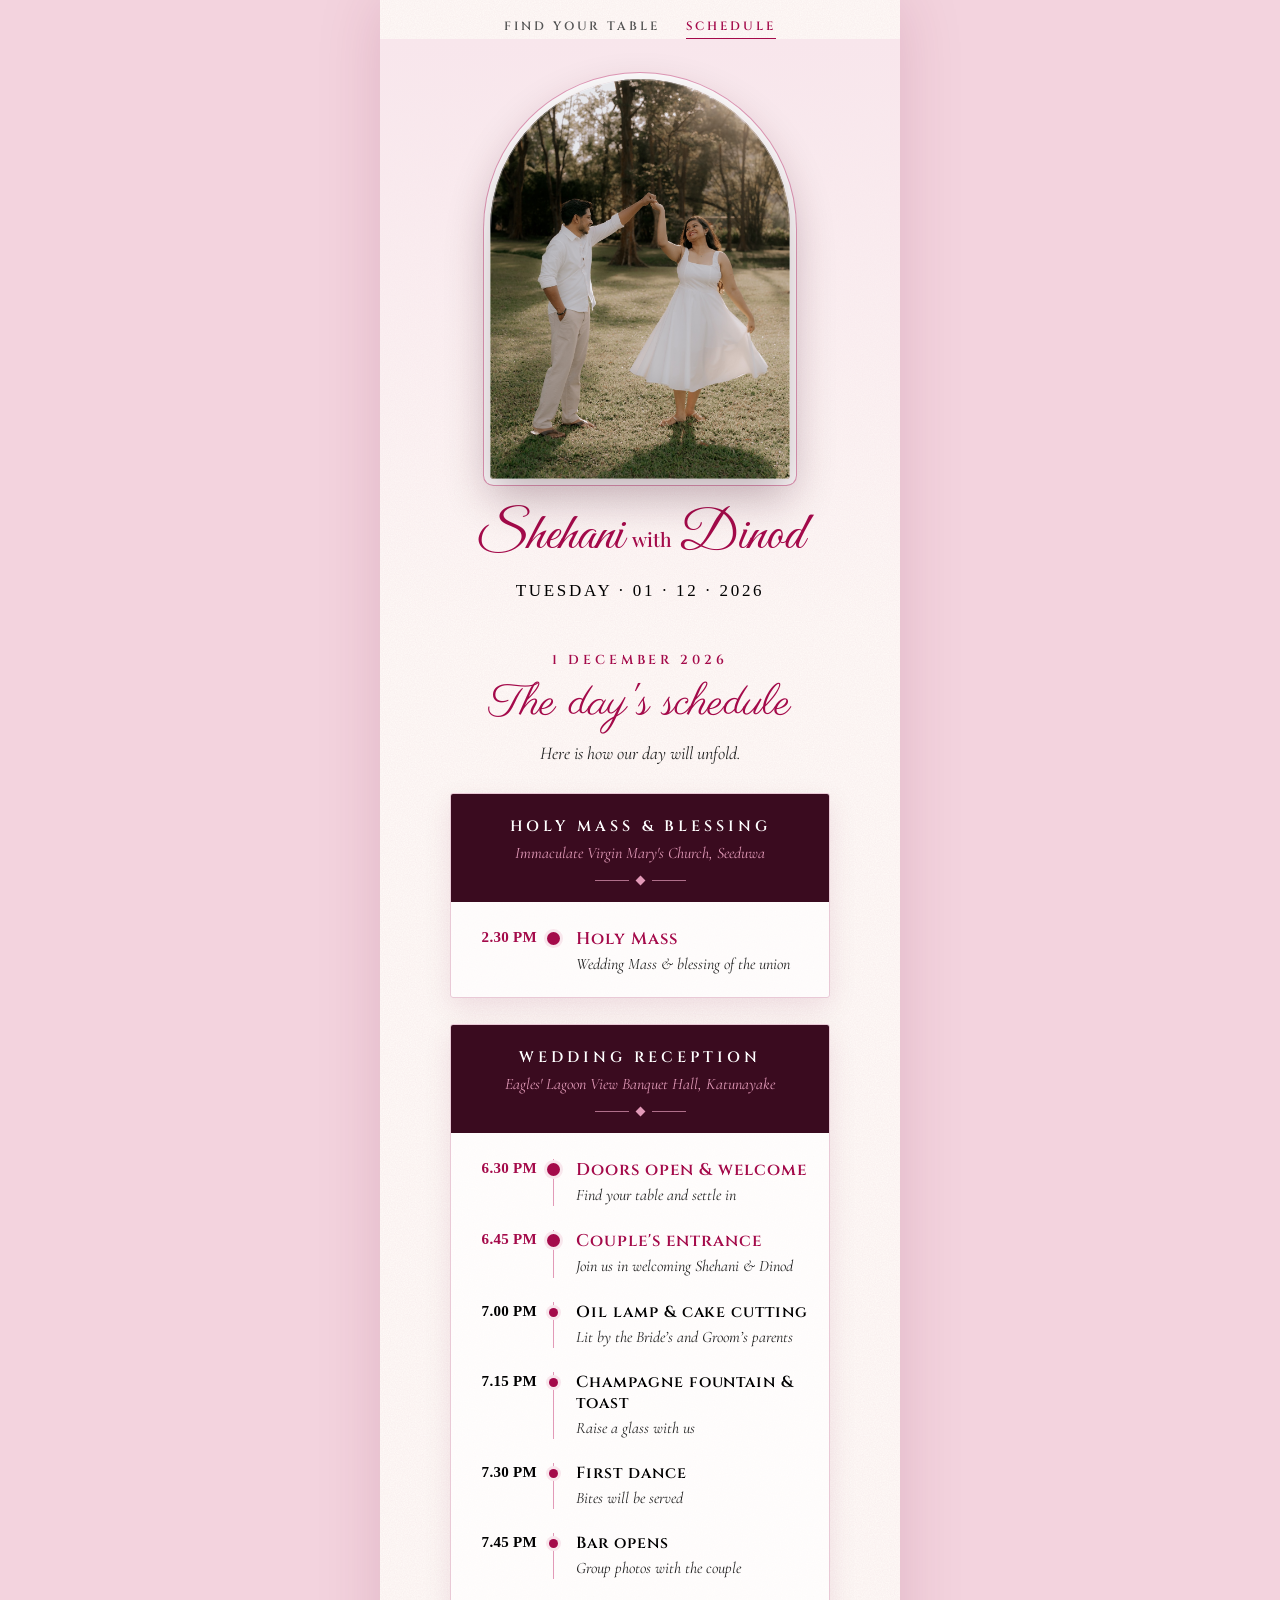
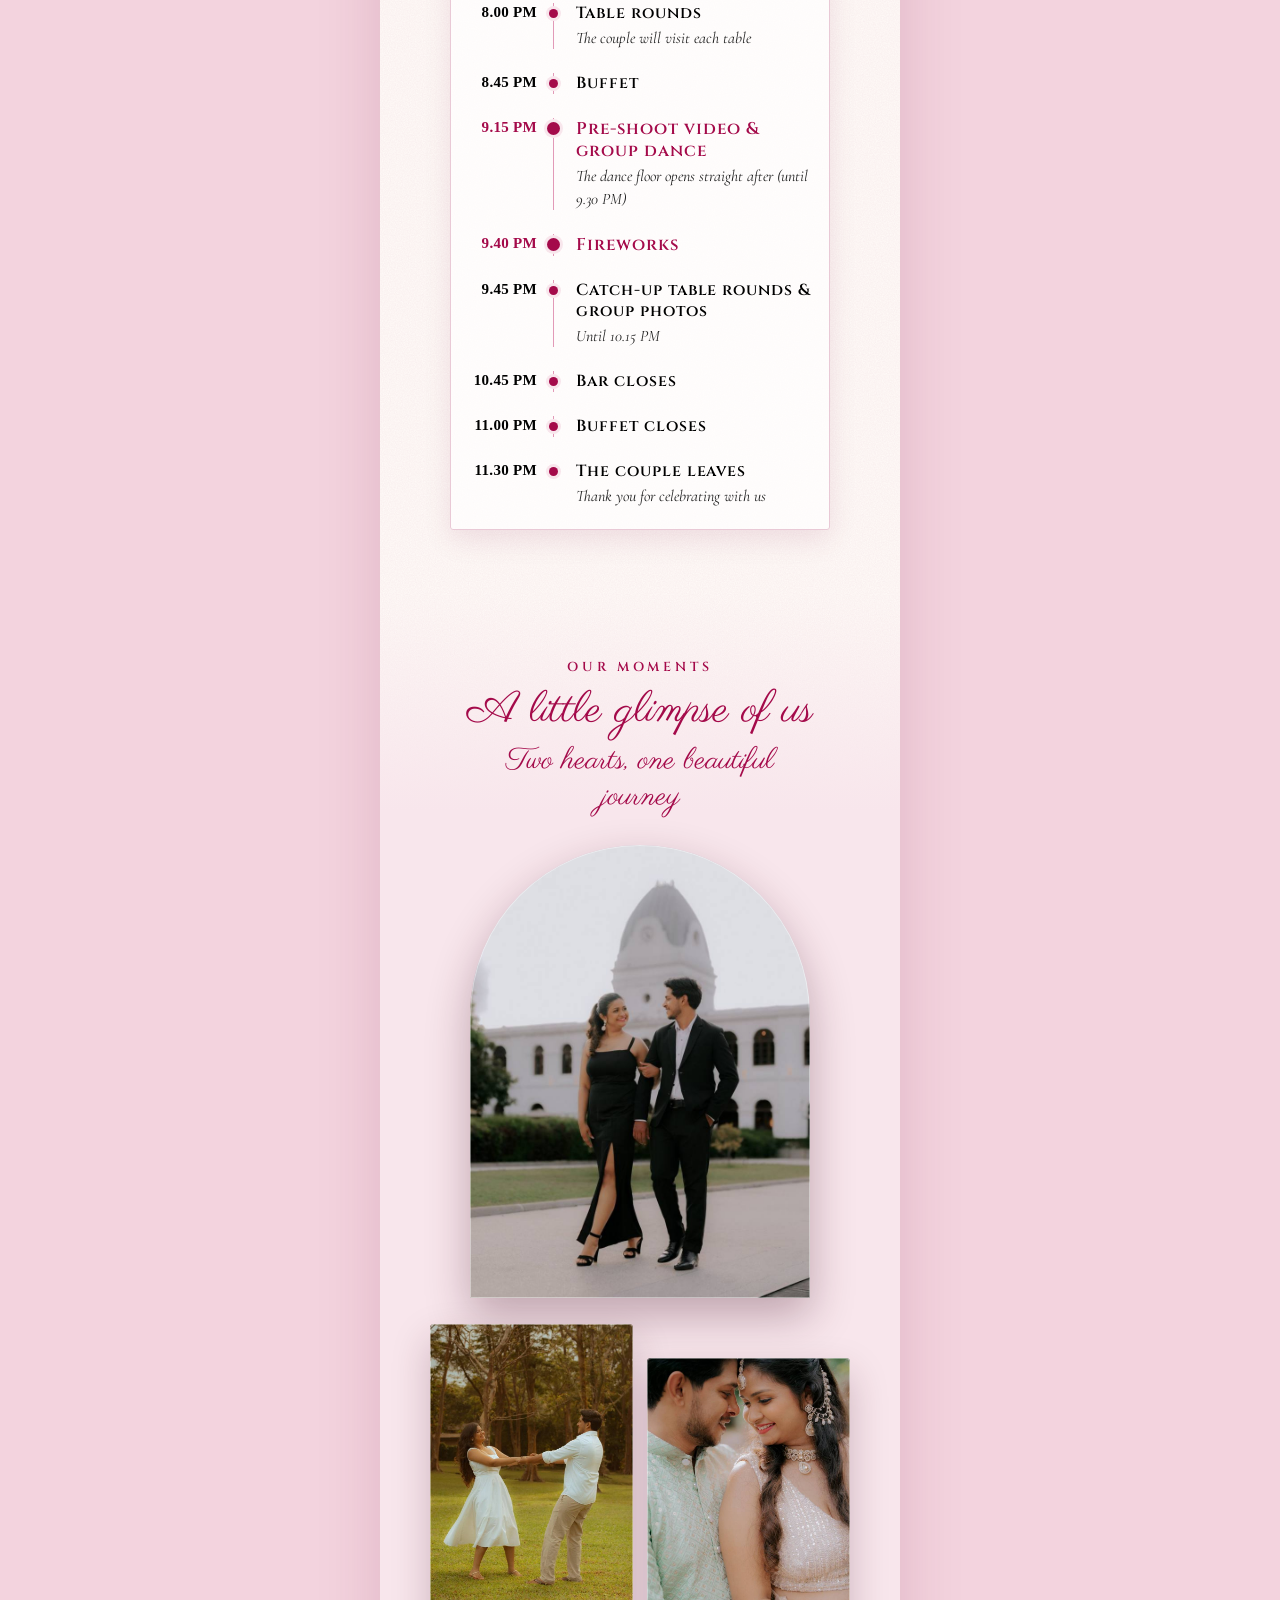
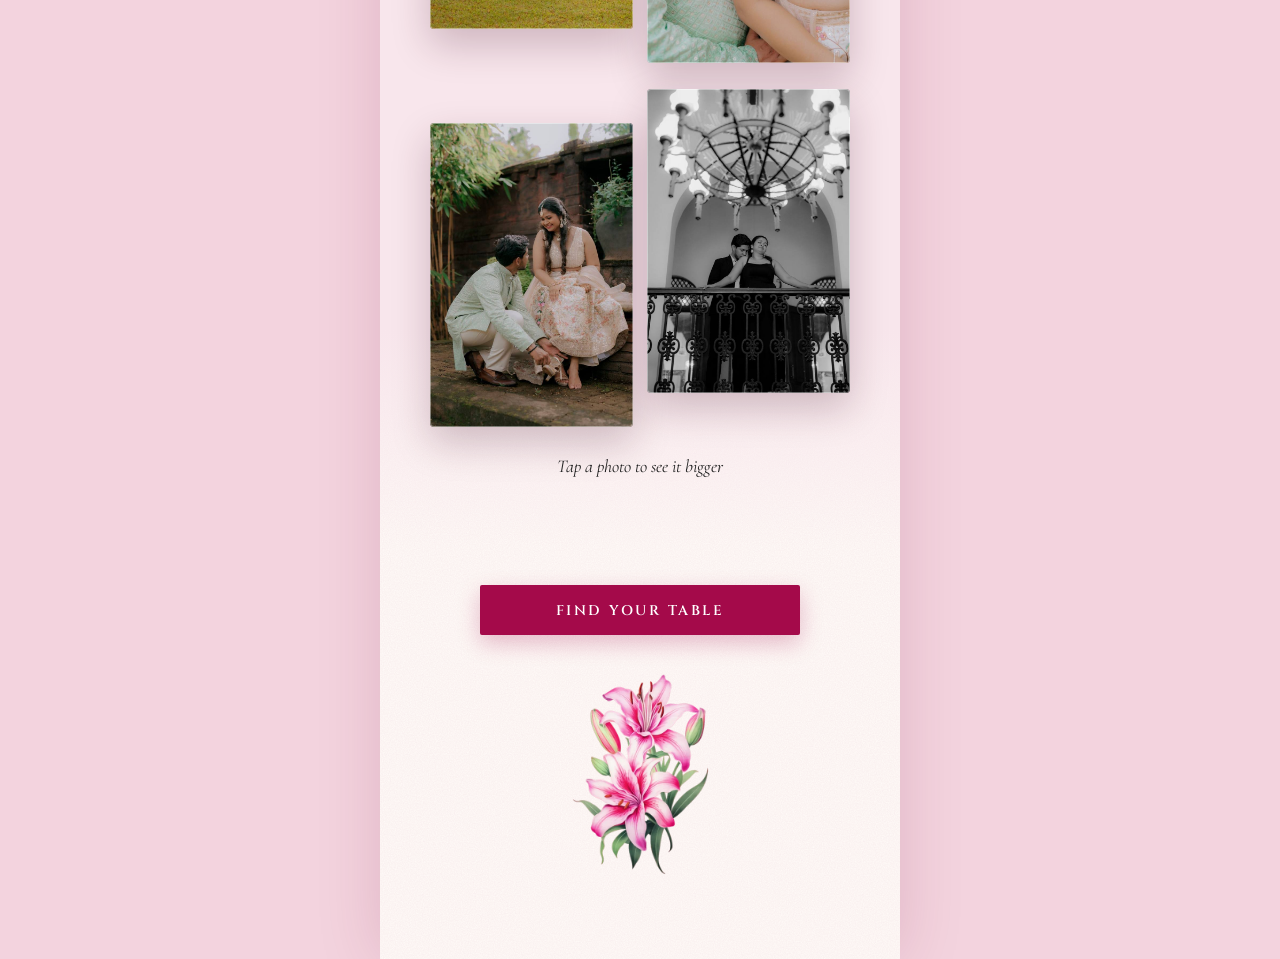
==== commit 7c2a3ff5: "new" ====
--- a/schedule.html
+++ b/schedule.html
@@ -74,7 +74,7 @@
   document.getElementById('tl').innerHTML=h;
 })();
 </script>
-<script src="gallery.js?v=9"></script>
+<script src="gallery.js?v=11"></script>
 <script src="common.js?v=12"></script>
 </body>
-</html>+</html>
--- a/style.css
+++ b/style.css
@@ -278,14 +278,14 @@
 .gpair .gimg.top img{object-position:50% 30%}
 .gcap{font-family:var(--fb);font-style:italic;font-size:18px;color:var(--ink-m);margin-top:2px}
 /* lightbox */
-.lb{position:fixed;inset:0;z-index:200;background:rgba(58,11,31,.94);display:none;align-items:center;justify-content:center;opacity:0;transition:opacity .3s}
-.lb.on{display:flex}.lb.vis{opacity:1}
-.lb img{max-width:94vw;max-height:86vh;border-radius:3px;box-shadow:0 20px 60px rgba(0,0,0,.5);touch-action:pan-y}
-.lb button{position:absolute;width:46px;height:46px;border-radius:50%;background:rgba(255,255,255,.12);color:#fff;font-size:22px;line-height:1;display:flex;align-items:center;justify-content:center}
-.lb button:hover{background:rgba(255,255,255,.24)}
-.lb .x{top:max(14px,env(safe-area-inset-top));right:14px}
-.lb .pv{left:10px;top:50%;margin-top:-23px}.lb .nx{right:10px;top:50%;margin-top:-23px}
-.lb .ct{position:absolute;bottom:max(16px,env(safe-area-inset-bottom));left:0;right:0;text-align:center;color:var(--ras-l);font-size:12px;letter-spacing:.3em}
+.lbx{position:fixed;inset:0;z-index:200;background:rgba(58,11,31,.94);display:none;align-items:center;justify-content:center;opacity:0;transition:opacity .3s}
+.lbx.on{display:flex}.lbx.vis{opacity:1}
+.lbx img{max-width:94vw;max-height:86vh;border-radius:3px;box-shadow:0 20px 60px rgba(0,0,0,.5);touch-action:pan-y}
+.lbx button{position:absolute;width:46px;height:46px;border-radius:50%;background:rgba(255,255,255,.12);color:#fff;font-size:22px;line-height:1;display:flex;align-items:center;justify-content:center}
+.lbx button:hover{background:rgba(255,255,255,.24)}
+.lbx .x{top:max(14px,env(safe-area-inset-top));right:14px}
+.lbx .pv{left:10px;top:50%;margin-top:-23px}.lbx .nx{right:10px;top:50%;margin-top:-23px}
+.lbx .ct{position:absolute;bottom:max(16px,env(safe-area-inset-bottom));left:0;right:0;text-align:center;color:var(--ras-l);font-size:12px;letter-spacing:.3em}
 
 /* ---- envelope polish: pearl/silver paper, sparkles, ripples, flash ---- */
 .intro::after{content:"";position:absolute;inset:0;z-index:6;pointer-events:none;background:radial-gradient(ellipse at 50% 52%,rgba(255,255,255,.55) 0,rgba(255,255,255,0) 46%),radial-gradient(ellipse at 50% 50%,transparent 55%,rgba(58,11,31,.28) 100%)}
@@ -306,19 +306,19 @@
 /* ---- ENVELOPE THEMES: change data-theme / ?theme= (pearl, champagne, rose, midnight, sage) ---- */
 :root,:root[data-theme=pearl]{--ebg:#ECE6E8;--eb1:#CFC4C8;--eb2:#BDB0B6;--ef1:#EEE7E9;--ef2:#E8DFE2;--ef3:#F7F2F4;--efl:#DDD2D7;
  --ering:conic-gradient(from 200deg,#f7f7f7,#8c8c8c,#ffffff,#555,#f7f7f7);--eglow:255,255,255;--spk:#ffffff;--pet:#ffffff,#d6d6d6,#9a9a9a,#F8E6EC,#3a0b1f;
- --etx:#A40A4A;--etx2:#222;--ebm:multiply;--eop:.42;--evig:rgba(58,11,31,.28);--elight:rgba(255,255,255,.55)}
+ --etx:#A40A4A;--etx2:#222;--ebm:multiply;--eop:.68;--evig:rgba(58,11,31,.28);--elight:rgba(255,255,255,.3)}
 :root[data-theme=champagne]{--ebg:#F4EAD3;--eb1:#E3CFA0;--eb2:#D2B878;--ef1:#F8EFD9;--ef2:#F2E5C4;--ef3:#FBF5E6;--efl:#EBD9AC;
  --ering:conic-gradient(from 200deg,#f6e3a1,#b8892e,#f8ecbd,#a47420,#f6e3a1);--eglow:255,236,170;--spk:#ffe9a8;--pet:#f6e3a1,#e8c566,#fff6d8,#F8E6EC,#A40A4A;
- --etx:#7a0839;--etx2:#3a2a14;--ebm:multiply;--eop:.34;--evig:rgba(120,80,10,.28);--elight:rgba(255,250,225,.6)}
+ --etx:#7a0839;--etx2:#3a2a14;--ebm:multiply;--eop:.6;--evig:rgba(120,80,10,.28);--elight:rgba(255,250,225,.3)}
 :root[data-theme=rose]{--ebg:#F6DCE5;--eb1:#E4B6C7;--eb2:#D9A3B8;--ef1:#F2D2DD;--ef2:#F0CCD9;--ef3:#F8E3EA;--efl:#EEC3D3;
  --ering:conic-gradient(from 200deg,#fbe3d6,#c98a7a,#fff0e8,#a8605a,#fbe3d6);--eglow:255,214,224;--spk:#fff0f4;--pet:#e29ab8,#A40A4A,#F8E6EC,#f2a9c3,#ffffff;
- --etx:#A40A4A;--etx2:#222;--ebm:multiply;--eop:.36;--evig:rgba(122,8,57,.25);--elight:rgba(255,255,255,.5)}
+ --etx:#A40A4A;--etx2:#222;--ebm:multiply;--eop:.62;--evig:rgba(122,8,57,.25);--elight:rgba(255,255,255,.28)}
 :root[data-theme=midnight]{--ebg:#2a0816;--eb1:#4a1029;--eb2:#3a0b1f;--ef1:#5b1633;--ef2:#521230;--ef3:#6a1c3b;--efl:#4d112b;
  --ering:conic-gradient(from 200deg,#f6e3a1,#b8892e,#fff2c4,#8c6420,#f6e3a1);--eglow:246,215,140;--spk:#ffe9a8;--pet:#e8c566,#ffffff,#e29ab8,#f6e3a1,#A40A4A;
- --etx:#F8E6EC;--etx2:#e9c9d6;--ebm:screen;--eop:.28;--evig:rgba(0,0,0,.5);--elight:rgba(246,215,140,.22)}
+ --etx:#F8E6EC;--etx2:#e9c9d6;--ebm:screen;--eop:.5;--evig:rgba(0,0,0,.5);--elight:rgba(246,215,140,.22)}
 :root[data-theme=sage]{--ebg:#E4ECE3;--eb1:#BCCDBE;--eb2:#A7BCAA;--ef1:#E9F0E8;--ef2:#DFE9DE;--ef3:#F3F7F2;--efl:#CBDACB;
  --ering:conic-gradient(from 200deg,#f4f8f3,#8fa690,#ffffff,#5d765f,#f4f8f3);--eglow:230,245,230;--spk:#ffffff;--pet:#ffffff,#cfe0d2,#a9c4ae,#F8E6EC,#A40A4A;
- --etx:#7a0839;--etx2:#2e3a2f;--ebm:multiply;--eop:.38;--evig:rgba(40,70,45,.25);--elight:rgba(255,255,255,.55)}
+ --etx:#7a0839;--etx2:#2e3a2f;--ebm:multiply;--eop:.64;--evig:rgba(40,70,45,.25);--elight:rgba(255,255,255,.3)}
 .intro{background:var(--tex),var(--ebg)}
 .flap{background:var(--tex),var(--efl)}
 .intro::after{background:radial-gradient(ellipse at 50% 52%,var(--elight) 0,rgba(255,255,255,0) 46%),radial-gradient(ellipse at 50% 50%,transparent 55%,var(--evig) 100%)}
@@ -331,4 +331,17 @@
 .intro .txt small,.intro .txt b{color:var(--etx)}
 .intro .txt span{color:var(--etx2)}
 .intro .hint{color:var(--etx)}
-:root[data-theme=midnight] .intro .txt b{text-shadow:0 2px 12px rgba(0,0,0,.5)}+:root[data-theme=midnight] .intro .txt b{text-shadow:0 2px 12px rgba(0,0,0,.5)}
+
+.mapsec .pn{font-family:var(--fs);font-size:clamp(34px,9.5vw,46px);line-height:1.2;color:var(--ras);padding:6px 24px 0;margin-bottom:6px;overflow-wrap:anywhere}
+.mapsec .pn:empty{display:none}
+
+/* envelope photo: sharper, and on wide screens shown as a centred portrait panel instead of a huge crop */
+.envbg{filter:contrast(1.15) brightness(1.03)}
+@media (min-aspect-ratio:1/1){
+ .envbg{left:50%;right:auto;width:min(100%,max(46vh,420px));transform:translateX(-50%);background-position:50% 50%,50% 50%;background-size:cover,cover;
+  -webkit-mask-image:linear-gradient(180deg,#000 0,#000 62%,transparent 88%),linear-gradient(90deg,transparent 0,#000 18%,#000 82%,transparent 100%);-webkit-mask-composite:source-in;
+  mask-image:linear-gradient(180deg,#000 0,#000 62%,transparent 88%),linear-gradient(90deg,transparent 0,#000 18%,#000 82%,transparent 100%);mask-composite:intersect}
+}
+/* lift the photo so the couple sit above the locket */
+.envbg{top:-17%;bottom:auto;height:100%}
